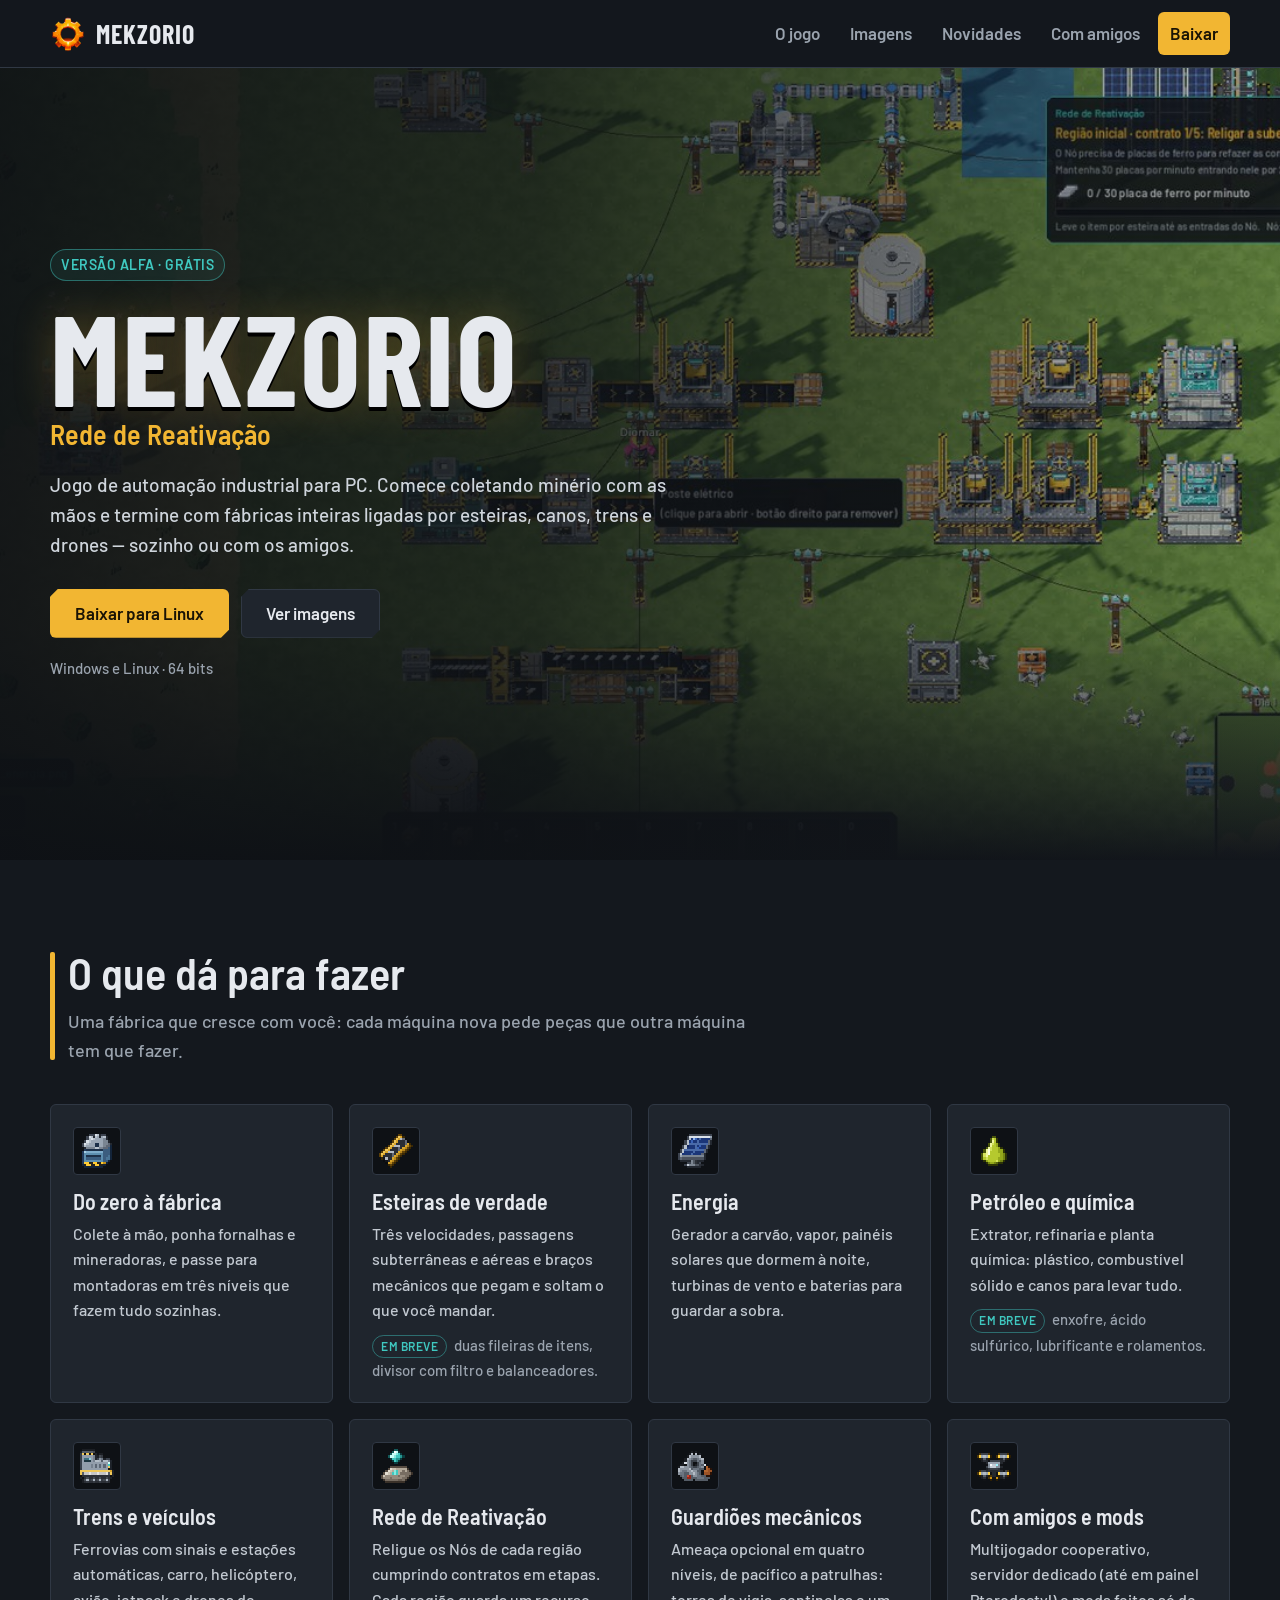
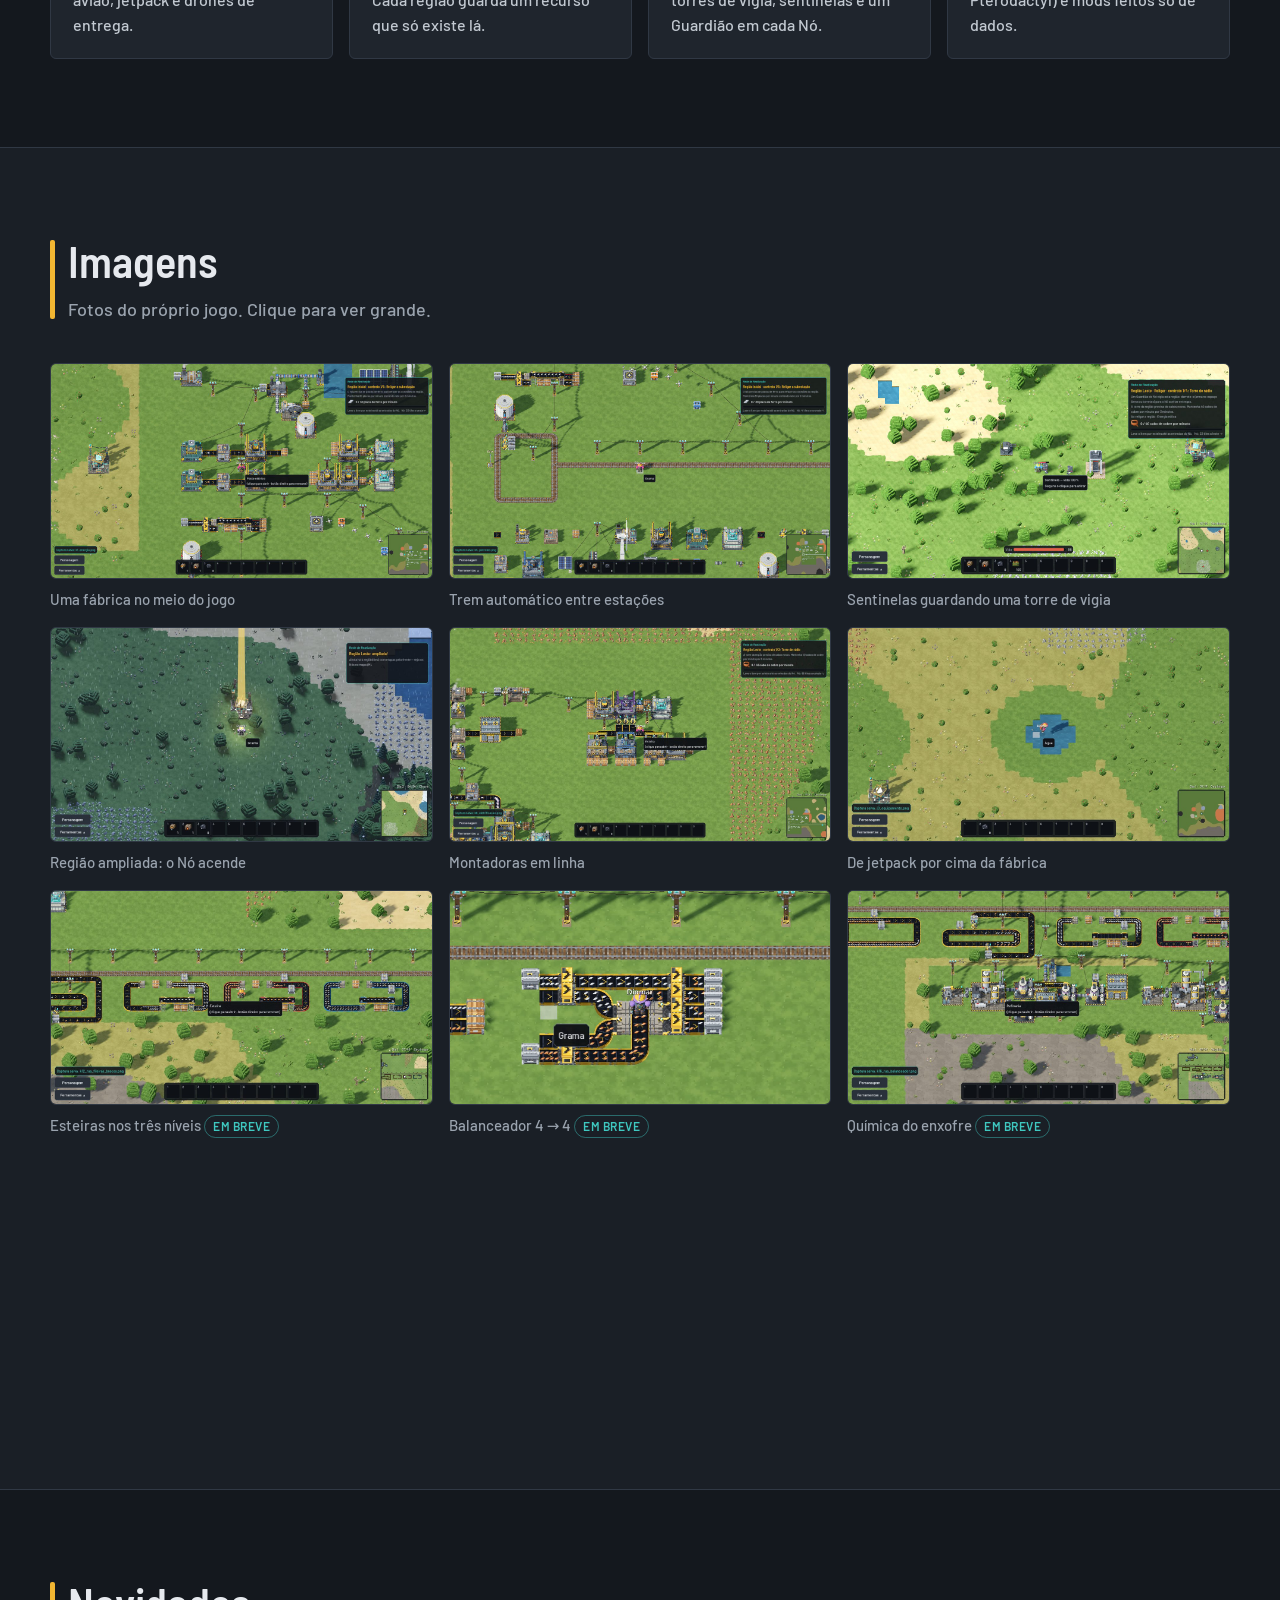
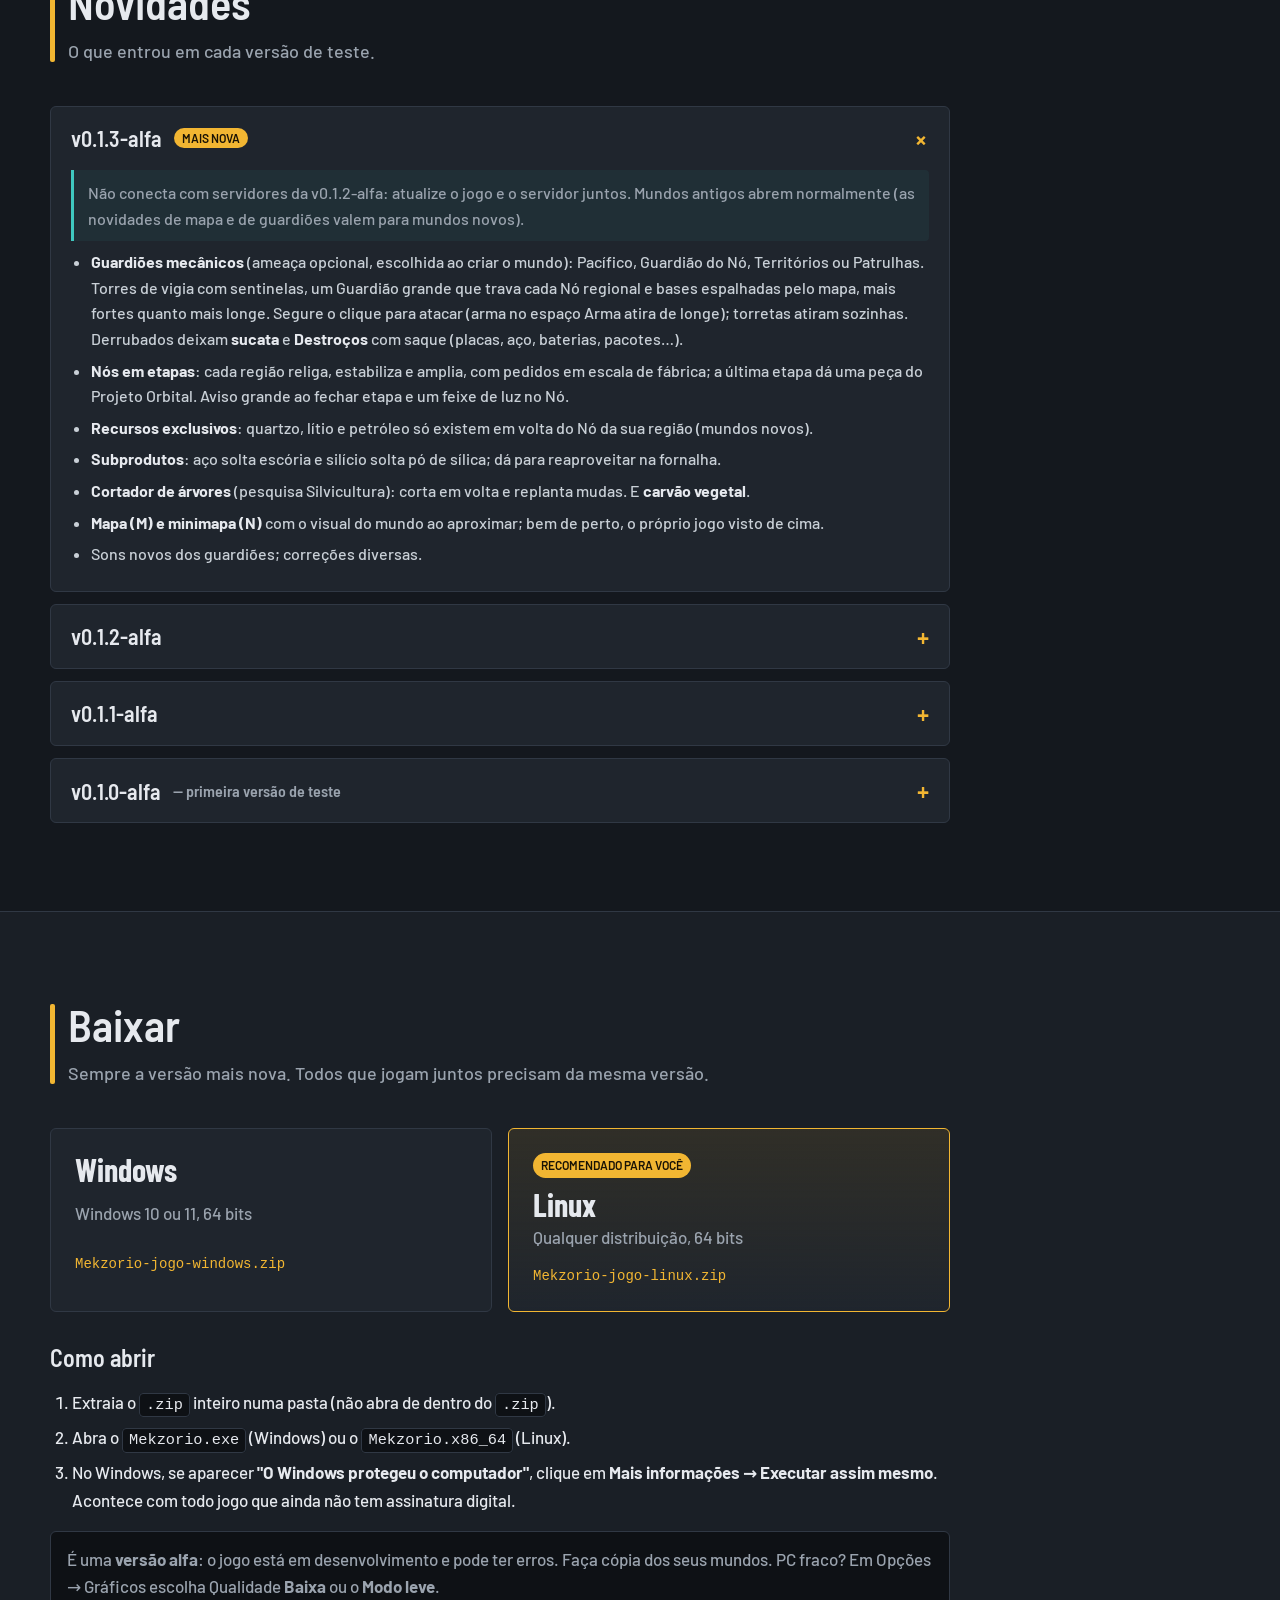
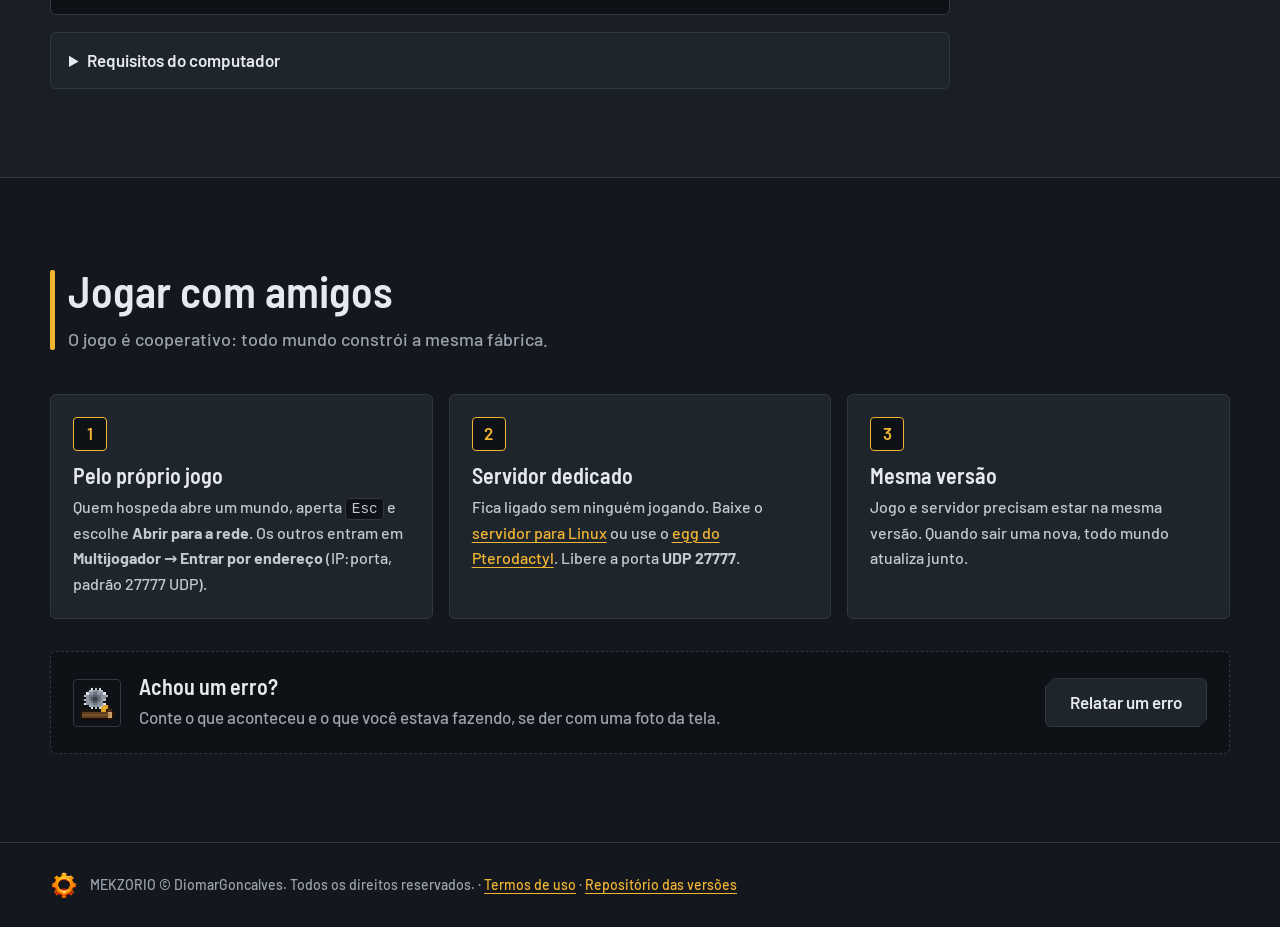
==== index.html @ 33587e6a "Site do jogo para o GitHub Pages Página com a capa, o que dá para fazer, galeria (com foto grande), " ====
<!doctype html>
<html lang="pt-BR">
<head>
  <meta charset="utf-8">
  <meta name="viewport" content="width=device-width, initial-scale=1">
  <title>MEKZORIO — jogo de automação industrial</title>
  <meta name="description" content="MEKZORIO: jogo de fábrica para PC. Comece coletando à mão e termine com fábricas inteiras ligadas por esteiras, canos, trens e drones. Versão alfa gratuita para Windows e Linux, com multijogador cooperativo.">
  <meta property="og:title" content="MEKZORIO — jogo de automação industrial">
  <meta property="og:description" content="Construa, automatize e religue a Rede de Reativação. Alfa gratuita para Windows e Linux, com multijogador.">
  <meta property="og:image" content="imagens/capa.jpg">
  <meta property="og:type" content="website">
  <meta name="theme-color" content="#14181e">
  <link rel="icon" type="image/png" href="imagens/favicon.png">
  <link rel="preconnect" href="https://fonts.googleapis.com">
  <link rel="preconnect" href="https://fonts.gstatic.com" crossorigin>
  <link href="https://fonts.googleapis.com/css2?family=Barlow:wght@400;500;600&family=Barlow+Condensed:wght@600;700&family=Barlow+Semi+Condensed:wght@600&display=swap" rel="stylesheet">
  <link rel="stylesheet" href="estilo.css">
</head>
<body>
  <header class="topo" id="topo">
    <a class="marca" href="#inicio" aria-label="MEKZORIO, início">
      <img src="imagens/emblema.png" alt="" width="36" height="36">
      <span>MEKZORIO</span>
    </a>
    <button class="menu-botao" aria-expanded="false" aria-controls="menu" aria-label="Abrir menu">
      <span></span><span></span><span></span>
    </button>
    <nav id="menu" class="menu">
      <a href="#jogo">O jogo</a>
      <a href="#imagens">Imagens</a>
      <a href="#novidades">Novidades</a>
      <a href="#amigos">Com amigos</a>
      <a class="menu-baixar" href="#baixar">Baixar</a>
    </nav>
  </header>

  <main>
    <!-- Capa -->
    <section class="capa" id="inicio">
      <div class="capa-fundo" style="background-image: url('imagens/fabrica.jpg')"></div>
      <div class="capa-conteudo">
        <span class="etiqueta">Versão alfa · grátis</span>
        <h1>MEKZORIO</h1>
        <p class="capa-frase">Rede de Reativação</p>
        <p class="capa-texto">Jogo de automação industrial para PC. Comece coletando minério com as mãos e termine
          com fábricas inteiras ligadas por esteiras, canos, trens e drones — sozinho ou com os amigos.</p>
        <div class="capa-botoes">
          <a class="botao botao-principal" id="baixar-agora" href="#baixar">Baixar o jogo</a>
          <a class="botao botao-secundario" href="#imagens">Ver imagens</a>
        </div>
        <p class="capa-versao" id="versao-atual">Windows e Linux · 64 bits</p>
      </div>
    </section>

    <!-- O jogo -->
    <section class="secao" id="jogo">
      <div class="secao-cabeca">
        <span class="placa"></span>
        <h2>O que dá para fazer</h2>
        <p>Uma fábrica que cresce com você: cada máquina nova pede peças que outra máquina tem que fazer.</p>
      </div>
      <div class="cartoes">
        <article class="cartao">
          <img class="icone" src="imagens/icones/assembler.png" alt="">
          <h3>Do zero à fábrica</h3>
          <p>Colete à mão, ponha fornalhas e mineradoras, e passe para montadoras em três níveis que fazem tudo sozinhas.</p>
        </article>
        <article class="cartao">
          <img class="icone" src="imagens/icones/transport_belt.png" alt="">
          <h3>Esteiras de verdade</h3>
          <p>Três velocidades, passagens subterrâneas e aéreas e braços mecânicos que pegam e soltam o que você mandar.</p>
          <p class="breve"><span>em breve</span> duas fileiras de itens, divisor com filtro e balanceadores.</p>
        </article>
        <article class="cartao">
          <img class="icone" src="imagens/icones/solar_panel.png" alt="">
          <h3>Energia</h3>
          <p>Gerador a carvão, vapor, painéis solares que dormem à noite, turbinas de vento e baterias para guardar a sobra.</p>
        </article>
        <article class="cartao">
          <img class="icone" src="imagens/icones/sulfuric_acid.png" alt="">
          <h3>Petróleo e química</h3>
          <p>Extrator, refinaria e planta química: plástico, combustível sólido e canos para levar tudo.</p>
          <p class="breve"><span>em breve</span> enxofre, ácido sulfúrico, lubrificante e rolamentos.</p>
        </article>
        <article class="cartao">
          <img class="icone" src="imagens/icones/locomotive.png" alt="">
          <h3>Trens e veículos</h3>
          <p>Ferrovias com sinais e estações automáticas, carro, helicóptero, avião, jetpack e drones de entrega.</p>
        </article>
        <article class="cartao">
          <img class="icone" src="imagens/icones/reactivation_node.png" alt="">
          <h3>Rede de Reativação</h3>
          <p>Religue os Nós de cada região cumprindo contratos em etapas. Cada região guarda um recurso que só existe lá.</p>
        </article>
        <article class="cartao">
          <img class="icone" src="imagens/icones/mechanical_scrap.png" alt="">
          <h3>Guardiões mecânicos</h3>
          <p>Ameaça opcional em quatro níveis, de pacífico a patrulhas: torres de vigia, sentinelas e um Guardião em cada Nó.</p>
        </article>
        <article class="cartao">
          <img class="icone" src="imagens/icones/drone.png" alt="">
          <h3>Com amigos e mods</h3>
          <p>Multijogador cooperativo, servidor dedicado (até em painel Pterodactyl) e mods feitos só de dados.</p>
        </article>
      </div>
    </section>

    <!-- Imagens -->
    <section class="secao secao-escura" id="imagens">
      <div class="secao-cabeca">
        <span class="placa"></span>
        <h2>Imagens</h2>
        <p>Fotos do próprio jogo. Clique para ver grande.</p>
      </div>
      <div class="galeria">
        <figure><button data-grande="imagens/fabrica.jpg"><img src="imagens/fabrica.jpg" alt="Fábrica com mineradoras, fornalhas e montadoras" loading="lazy"></button><figcaption>Uma fábrica no meio do jogo</figcaption></figure>
        <figure><button data-grande="imagens/trem.jpg"><img src="imagens/trem.jpg" alt="Trem automático entre estações" loading="lazy"></button><figcaption>Trem automático entre estações</figcaption></figure>
        <figure><button data-grande="imagens/guardioes.jpg"><img src="imagens/guardioes.jpg" alt="Combate contra sentinelas perto de uma torre de vigia" loading="lazy"></button><figcaption>Sentinelas guardando uma torre de vigia</figcaption></figure>
        <figure><button data-grande="imagens/regiao_ampliada.jpg"><img src="imagens/regiao_ampliada.jpg" alt="Nó regional ampliado com feixe dourado" loading="lazy"></button><figcaption>Região ampliada: o Nó acende</figcaption></figure>
        <figure><button data-grande="imagens/montadoras.jpg"><img src="imagens/montadoras.jpg" alt="Linha de montadoras" loading="lazy"></button><figcaption>Montadoras em linha</figcaption></figure>
        <figure><button data-grande="imagens/jetpack.jpg"><img src="imagens/jetpack.jpg" alt="Personagem voando de jetpack" loading="lazy"></button><figcaption>De jetpack por cima da fábrica</figcaption></figure>
        <figure><button data-grande="imagens/esteiras.jpg"><img src="imagens/esteiras.jpg" alt="Esteiras comum, rápida e expressa" loading="lazy"></button><figcaption>Esteiras nos três níveis <span class="breve-mini">em breve</span></figcaption></figure>
        <figure><button data-grande="imagens/balanceador.jpg"><img src="imagens/balanceador.jpg" alt="Balanceador de quatro esteiras" loading="lazy"></button><figcaption>Balanceador 4 → 4 <span class="breve-mini">em breve</span></figcaption></figure>
        <figure><button data-grande="imagens/quimica.jpg"><img src="imagens/quimica.jpg" alt="Refinaria e plantas químicas" loading="lazy"></button><figcaption>Química do enxofre <span class="breve-mini">em breve</span></figcaption></figure>
        <figure><button data-grande="imagens/mapa.jpg"><img src="imagens/mapa.jpg" alt="Mapa do mundo com as regiões" loading="lazy"></button><figcaption>Mapa com as regiões da Rede</figcaption></figure>
      </div>
    </section>

    <!-- Novidades -->
    <section class="secao" id="novidades">
      <div class="secao-cabeca">
        <span class="placa"></span>
        <h2>Novidades</h2>
        <p>O que entrou em cada versão de teste.</p>
      </div>
      <div class="novidades" id="lista-novidades">
        <p class="aviso-carregando">Carregando as novidades… Se não aparecer, veja o arquivo <a href="NOVIDADES.md">NOVIDADES.md</a>.</p>
      </div>
    </section>

    <!-- Baixar -->
    <section class="secao secao-escura" id="baixar">
      <div class="secao-cabeca">
        <span class="placa"></span>
        <h2>Baixar</h2>
        <p id="versao-baixar">Sempre a versão mais nova. Todos que jogam juntos precisam da mesma versão.</p>
      </div>
      <div class="downloads">
        <a class="download" data-so="windows" href="https://github.com/DiomarGoncalves/mekzorio-versoes/releases/latest/download/Mekzorio-jogo-windows.zip">
          <span class="download-so">Windows</span>
          <span class="download-desc">Windows 10 ou 11, 64 bits</span>
          <span class="download-arquivo">Mekzorio-jogo-windows.zip <em data-tamanho="Mekzorio-jogo-windows.zip"></em></span>
        </a>
        <a class="download" data-so="linux" href="https://github.com/DiomarGoncalves/mekzorio-versoes/releases/latest/download/Mekzorio-jogo-linux.zip">
          <span class="download-so">Linux</span>
          <span class="download-desc">Qualquer distribuição, 64 bits</span>
          <span class="download-arquivo">Mekzorio-jogo-linux.zip <em data-tamanho="Mekzorio-jogo-linux.zip"></em></span>
        </a>
      </div>
      <div class="como-abrir">
        <h3>Como abrir</h3>
        <ol>
          <li>Extraia o <code>.zip</code> inteiro numa pasta (não abra de dentro do <code>.zip</code>).</li>
          <li>Abra o <code>Mekzorio.exe</code> (Windows) ou o <code>Mekzorio.x86_64</code> (Linux).</li>
          <li>No Windows, se aparecer <strong>"O Windows protegeu o computador"</strong>, clique em
            <strong>Mais informações → Executar assim mesmo</strong>. Acontece com todo jogo que ainda não tem
            assinatura digital.</li>
        </ol>
        <p class="nota">É uma <strong>versão alfa</strong>: o jogo está em desenvolvimento e pode ter erros. Faça cópia
          dos seus mundos. PC fraco? Em Opções → Gráficos escolha Qualidade <strong>Baixa</strong> ou o
          <strong>Modo leve</strong>.</p>
      </div>
      <details class="requisitos">
        <summary>Requisitos do computador</summary>
        <div class="tabela">
          <table>
            <thead><tr><th></th><th>Mínimo</th><th>Recomendado</th></tr></thead>
            <tbody>
              <tr><th>Sistema</th><td>Windows 10/11 ou Linux, 64 bits</td><td>—</td></tr>
              <tr><th>Processador</th><td>2 núcleos</td><td>4 núcleos</td></tr>
              <tr><th>Memória</th><td>4 GB</td><td>8 GB</td></tr>
              <tr><th>Placa de vídeo</th><td>OpenGL 3.3 (quase todas desde 2012)</td><td>Com Vulkan (GTX 600+, HD 7000+, Intel HD 500+)</td></tr>
              <tr><th>Disco</th><td>500 MB</td><td>—</td></tr>
            </tbody>
          </table>
        </div>
      </details>
    </section>

    <!-- Com amigos -->
    <section class="secao" id="amigos">
      <div class="secao-cabeca">
        <span class="placa"></span>
        <h2>Jogar com amigos</h2>
        <p>O jogo é cooperativo: todo mundo constrói a mesma fábrica.</p>
      </div>
      <div class="passos">
        <div class="passo">
          <span class="passo-num">1</span>
          <h3>Pelo próprio jogo</h3>
          <p>Quem hospeda abre um mundo, aperta <kbd>Esc</kbd> e escolhe <strong>Abrir para a rede</strong>. Os outros
            entram em <strong>Multijogador → Entrar por endereço</strong> (IP:porta, padrão 27777 UDP).</p>
        </div>
        <div class="passo">
          <span class="passo-num">2</span>
          <h3>Servidor dedicado</h3>
          <p>Fica ligado sem ninguém jogando. Baixe o <a href="https://github.com/DiomarGoncalves/mekzorio-versoes/releases/latest">servidor para Linux</a>
            ou use o <a href="https://github.com/DiomarGoncalves/mekzorio-versoes/blob/main/pterodactyl/LEIA-ME.md">egg do Pterodactyl</a>. Libere a porta <strong>UDP 27777</strong>.</p>
        </div>
        <div class="passo">
          <span class="passo-num">3</span>
          <h3>Mesma versão</h3>
          <p>Jogo e servidor precisam estar na mesma versão. Quando sair uma nova, todo mundo atualiza junto.</p>
        </div>
      </div>
      <div class="erro">
        <img src="imagens/icones/tree_cutter.png" alt="" class="icone">
        <div>
          <h3>Achou um erro?</h3>
          <p>Conte o que aconteceu e o que você estava fazendo, se der com uma foto da tela.</p>
        </div>
        <a class="botao botao-secundario" href="https://github.com/DiomarGoncalves/mekzorio-versoes/issues/new/choose">Relatar um erro</a>
      </div>
    </section>
  </main>

  <footer class="rodape">
    <img src="imagens/emblema.png" alt="" width="28" height="28">
    <p>MEKZORIO © DiomarGoncalves. Todos os direitos reservados. ·
      <a href="https://github.com/DiomarGoncalves/mekzorio-versoes/blob/main/TERMOS.md">Termos de uso</a> ·
      <a href="https://github.com/DiomarGoncalves/mekzorio-versoes">Repositório das versões</a></p>
  </footer>

  <div class="lightbox" id="lightbox" hidden>
    <button class="lightbox-fechar" aria-label="Fechar">×</button>
    <button class="lightbox-seta esquerda" aria-label="Anterior">‹</button>
    <img alt="">
    <button class="lightbox-seta direita" aria-label="Próxima">›</button>
    <p class="lightbox-legenda"></p>
  </div>

  <script src="site.js"></script>
</body>
</html>
---- estilo.css ----
/* MEKZORIO — página do jogo. Cores e fonte do próprio jogo (UiKit): chapa escura, amarelo de sinalização e
   ciano de energia; fontes Barlow. */
:root {
  --fundo: #14181e;
  --fundo-2: #1a1f26;
  --chapa: #1f252d;
  --chapa-borda: #303844;
  --poco: #0e1115;
  --texto: #e6e9ee;
  --texto-fraco: #9aa3ae;
  --amarelo: #f2b632;
  --amarelo-escuro: #b8861a;
  --ciano: #3fc8c0;
  --vermelho: #c8574a;
  --raio: 6px;
  --sombra: 0 10px 30px rgba(0, 0, 0, 0.35);
  --largura: 1180px;
  color-scheme: dark;
}

* { box-sizing: border-box; }
html { scroll-behavior: smooth; scroll-padding-top: 72px; }
body {
  margin: 0;
  background: var(--fundo);
  color: var(--texto);
  font: 500 17px/1.6 "Barlow", system-ui, sans-serif;
  -webkit-font-smoothing: antialiased;
}
img { max-width: 100%; display: block; }
a { color: var(--amarelo); text-decoration-thickness: 1px; text-underline-offset: 3px; }
a:hover { color: #ffd56c; }
h1, h2, h3 { font-family: "Barlow Semi Condensed", "Barlow", sans-serif; font-weight: 600; line-height: 1.15; margin: 0; }
code, kbd {
  font: 500 0.9em/1 ui-monospace, "Cascadia Mono", Consolas, monospace;
  background: var(--poco); border: 1px solid var(--chapa-borda); border-radius: 4px; padding: 0.15em 0.4em;
}
:focus-visible { outline: 2px solid var(--amarelo); outline-offset: 3px; }

/* ---------- topo ---------- */
.topo {
  position: sticky; top: 0; z-index: 20;
  display: flex; align-items: center; gap: 24px;
  padding: 12px max(16px, calc((100vw - var(--largura)) / 2));
  background: rgba(20, 24, 30, 0.86);
  backdrop-filter: blur(10px);
  border-bottom: 1px solid var(--chapa-borda);
}
.marca { display: flex; align-items: center; gap: 10px; color: var(--texto); text-decoration: none; }
.marca span { font: 700 26px/1 "Barlow Condensed", sans-serif; letter-spacing: 1px; }
.marca img { image-rendering: auto; }
.menu { display: flex; gap: 6px; margin-left: auto; align-items: center; }
.menu a {
  color: var(--texto-fraco); text-decoration: none; font-weight: 600; padding: 8px 12px; border-radius: var(--raio);
}
.menu a:hover { color: var(--texto); background: var(--chapa); }
.menu a.menu-baixar { color: #1a1305; background: var(--amarelo); }
.menu a.menu-baixar:hover { background: #ffc94a; }
.menu-botao { display: none; }

/* ---------- capa ---------- */
.capa {
  position: relative; min-height: min(88vh, 820px);
  display: grid; align-items: center;
  padding: 80px max(16px, calc((100vw - var(--largura)) / 2));
  overflow: hidden;
}
.capa-fundo {
  position: absolute; inset: 0; background-size: cover; background-position: center;
  transform: scale(1.06); filter: saturate(1.05);
  animation: deriva 40s ease-in-out infinite alternate;
}
.capa::after {
  content: ""; position: absolute; inset: 0;
  background:
    linear-gradient(90deg, rgba(14, 17, 21, 0.96) 0%, rgba(14, 17, 21, 0.82) 42%, rgba(14, 17, 21, 0.25) 100%),
    linear-gradient(0deg, var(--fundo) 0%, transparent 30%);
}
@keyframes deriva { from { transform: scale(1.06) translate(0, 0); } to { transform: scale(1.12) translate(-2%, -1%); } }
.capa-conteudo { position: relative; z-index: 1; max-width: 620px; }
.etiqueta {
  display: inline-block; font-weight: 600; font-size: 14px; letter-spacing: 0.5px; text-transform: uppercase;
  color: var(--ciano); border: 1px solid rgba(63, 200, 192, 0.45); background: rgba(63, 200, 192, 0.08);
  padding: 4px 10px; border-radius: 999px;
}
.capa h1 {
  font: 700 clamp(64px, 11vw, 128px)/0.9 "Barlow Condensed", sans-serif;
  letter-spacing: 2px; margin: 18px 0 4px;
  text-shadow: 0 4px 0 #000, 0 0 40px rgba(242, 182, 50, 0.25);
}
.capa-frase { color: var(--amarelo); font: 600 clamp(20px, 3vw, 28px)/1.2 "Barlow Semi Condensed", sans-serif; margin: 0 0 18px; }
.capa-texto { font-size: 19px; color: #cfd5dc; margin: 0 0 28px; }
.capa-botoes { display: flex; flex-wrap: wrap; gap: 12px; }
.capa-versao { color: var(--texto-fraco); font-size: 15px; margin: 18px 0 0; }

.botao {
  display: inline-flex; align-items: center; justify-content: center; gap: 8px;
  font: 600 17px/1 "Barlow", sans-serif; text-decoration: none;
  padding: 15px 24px; border-radius: var(--raio); border: 1px solid transparent;
  transition: transform 0.15s, background 0.15s, border-color 0.15s;
  clip-path: polygon(8px 0, 100% 0, 100% calc(100% - 8px), calc(100% - 8px) 100%, 0 100%, 0 8px);
}
.botao:hover { transform: translateY(-1px); }
.botao-principal { background: var(--amarelo); color: #1a1305; }
.botao-principal:hover { background: #ffc94a; color: #1a1305; }
.botao-secundario { background: var(--chapa); color: var(--texto); border-color: var(--chapa-borda); }
.botao-secundario:hover { color: var(--amarelo); border-color: var(--amarelo); }

/* ---------- seções ---------- */
.secao { padding: 88px max(16px, calc((100vw - var(--largura)) / 2)); }
.secao-escura { background: var(--fundo-2); border-block: 1px solid var(--chapa-borda); }
.secao-cabeca { max-width: 720px; margin-bottom: 40px; position: relative; padding-left: 18px; }
.placa { position: absolute; left: 0; top: 4px; bottom: 4px; width: 5px; background: var(--amarelo); border-radius: 2px; }
.secao-cabeca h2 { font-size: clamp(32px, 5vw, 44px); }
.secao-cabeca p { color: var(--texto-fraco); margin: 8px 0 0; font-size: 18px; }

/* cartões */
.cartoes { display: grid; grid-template-columns: repeat(auto-fill, minmax(250px, 1fr)); gap: 16px; }
.cartao {
  background: var(--chapa); border: 1px solid var(--chapa-borda); border-radius: var(--raio);
  padding: 22px 22px 20px; transition: border-color 0.2s, transform 0.2s;
}
.cartao:hover { border-color: #46505e; transform: translateY(-2px); }
.cartao h3 { font-size: 22px; margin: 14px 0 6px; }
.cartao p { margin: 0; color: #c2c9d1; font-size: 16px; }
.icone {
  width: 48px; height: 48px; image-rendering: pixelated;
  background: var(--poco); border: 1px solid var(--chapa-borda); border-radius: 4px; padding: 6px;
}
.breve { margin-top: 10px !important; color: var(--texto-fraco) !important; font-size: 15px !important; }
.breve span, .breve-mini {
  display: inline-block; font-size: 12px; font-weight: 600; text-transform: uppercase; letter-spacing: 0.5px;
  color: var(--ciano); border: 1px solid rgba(63, 200, 192, 0.45); border-radius: 999px; padding: 1px 8px; margin-right: 4px;
}

/* galeria */
.galeria { display: grid; grid-template-columns: repeat(auto-fill, minmax(320px, 1fr)); gap: 16px; }
.galeria figure { margin: 0; }
.galeria button {
  display: block; width: 100%; padding: 0; border: 1px solid var(--chapa-borda); border-radius: var(--raio);
  overflow: hidden; background: var(--poco); cursor: zoom-in; aspect-ratio: 16 / 9;
}
.galeria img { width: 100%; height: 100%; object-fit: cover; transition: transform 0.35s; }
.galeria button:hover img { transform: scale(1.04); }
.galeria figcaption { color: var(--texto-fraco); font-size: 15px; margin-top: 8px; }

/* novidades */
.novidades { display: grid; gap: 12px; max-width: 900px; }
.versao {
  background: var(--chapa); border: 1px solid var(--chapa-borda); border-radius: var(--raio); overflow: hidden;
}
.versao summary {
  list-style: none; cursor: pointer; padding: 16px 20px; display: flex; align-items: center; gap: 12px;
  font: 600 22px/1.2 "Barlow Semi Condensed", sans-serif;
}
.versao summary::-webkit-details-marker { display: none; }
.versao summary::after { content: "+"; margin-left: auto; color: var(--amarelo); font-size: 26px; transition: transform 0.2s; }
.versao[open] summary::after { transform: rotate(45deg); }
.versao .selo { font: 600 12px/1 "Barlow", sans-serif; text-transform: uppercase; color: #1a1305; background: var(--amarelo); padding: 4px 8px; border-radius: 999px; }
.versao-corpo { padding: 0 20px 18px; color: #c9d0d7; font-size: 16px; }
.versao-corpo ul { padding-left: 20px; margin: 8px 0 0; }
.versao-corpo li { margin: 6px 0; }
.versao-corpo blockquote {
  margin: 0 0 8px; padding: 10px 14px; border-left: 3px solid var(--ciano); background: rgba(63, 200, 192, 0.06);
  color: var(--texto-fraco); border-radius: 0 4px 4px 0;
}
.versao-corpo strong { color: var(--texto); }
.aviso-carregando { color: var(--texto-fraco); }

/* downloads */
.downloads { display: grid; grid-template-columns: repeat(auto-fit, minmax(280px, 1fr)); gap: 16px; max-width: 900px; }
.download {
  display: grid; gap: 4px; padding: 24px; text-decoration: none; color: var(--texto);
  background: var(--chapa); border: 1px solid var(--chapa-borda); border-radius: var(--raio);
  transition: border-color 0.2s, transform 0.2s, background 0.2s;
}
.download:hover { border-color: var(--amarelo); transform: translateY(-2px); color: var(--texto); }
.download.recomendado { border-color: var(--amarelo); background: linear-gradient(180deg, rgba(242, 182, 50, 0.1), var(--chapa)); }
.download.recomendado::before {
  content: "Recomendado para você"; justify-self: start; font-size: 12px; font-weight: 600; text-transform: uppercase;
  color: #1a1305; background: var(--amarelo); padding: 3px 8px; border-radius: 999px; margin-bottom: 6px;
}
.download-so { font: 700 32px/1 "Barlow Condensed", sans-serif; }
.download-desc { color: var(--texto-fraco); }
.download-arquivo { margin-top: 10px; font-family: ui-monospace, Consolas, monospace; font-size: 14px; color: var(--amarelo); }
.download-arquivo em { font-style: normal; color: var(--texto-fraco); }
.como-abrir { max-width: 900px; margin-top: 32px; }
.como-abrir h3 { font-size: 24px; }
.como-abrir ol { padding-left: 22px; }
.como-abrir li { margin: 8px 0; }
.nota { color: var(--texto-fraco); background: var(--poco); border: 1px solid var(--chapa-borda); border-radius: var(--raio); padding: 14px 16px; }
.requisitos { max-width: 900px; margin-top: 16px; background: var(--chapa); border: 1px solid var(--chapa-borda); border-radius: var(--raio); }
.requisitos summary { cursor: pointer; padding: 14px 18px; font-weight: 600; }
.tabela { overflow-x: auto; padding: 0 18px 18px; }
table { border-collapse: collapse; width: 100%; min-width: 520px; font-size: 15px; }
th, td { text-align: left; padding: 10px 12px; border-bottom: 1px solid var(--chapa-borda); vertical-align: top; }
thead th { color: var(--texto-fraco); font-weight: 600; }
tbody th { color: var(--texto-fraco); font-weight: 500; white-space: nowrap; }

/* com amigos */
.passos { display: grid; grid-template-columns: repeat(auto-fit, minmax(260px, 1fr)); gap: 16px; }
.passo { background: var(--chapa); border: 1px solid var(--chapa-borda); border-radius: var(--raio); padding: 22px; }
.passo-num {
  display: inline-grid; place-items: center; width: 34px; height: 34px; border-radius: 4px;
  background: var(--poco); border: 1px solid var(--amarelo); color: var(--amarelo); font-weight: 600;
}
.passo h3 { font-size: 22px; margin: 12px 0 6px; }
.passo p { margin: 0; color: #c2c9d1; font-size: 16px; }
.erro {
  display: flex; align-items: center; gap: 18px; flex-wrap: wrap; margin-top: 32px; padding: 22px;
  background: var(--poco); border: 1px dashed var(--chapa-borda); border-radius: var(--raio);
}
.erro h3 { font-size: 22px; }
.erro p { margin: 4px 0 0; color: var(--texto-fraco); }
.erro .botao { margin-left: auto; }

/* rodapé */
.rodape {
  display: flex; align-items: center; gap: 12px; flex-wrap: wrap;
  padding: 28px max(16px, calc((100vw - var(--largura)) / 2)); color: var(--texto-fraco); font-size: 14px;
  border-top: 1px solid var(--chapa-borda);
}
.rodape p { margin: 0; }

/* foto grande */
.lightbox {
  position: fixed; inset: 0; z-index: 50; display: grid; place-items: center; padding: 56px 16px;
  background: rgba(8, 10, 13, 0.94);
}
.lightbox[hidden] { display: none; }
.lightbox img { max-height: calc(100vh - 140px); border-radius: var(--raio); box-shadow: var(--sombra); }
.lightbox-legenda { color: var(--texto); margin: 12px 0 0; text-align: center; }
.lightbox button {
  position: absolute; background: var(--chapa); color: var(--texto); border: 1px solid var(--chapa-borda);
  width: 48px; height: 48px; border-radius: 50%; font-size: 30px; line-height: 1; cursor: pointer;
}
.lightbox button:hover { color: var(--amarelo); border-color: var(--amarelo); }
.lightbox-fechar { top: 14px; right: 16px; }
.lightbox-seta.esquerda { left: 16px; top: 50%; transform: translateY(-50%); }
.lightbox-seta.direita { right: 16px; top: 50%; transform: translateY(-50%); }

/* aparecer ao rolar */
.revelar { opacity: 0; transform: translateY(14px); transition: opacity 0.5s, transform 0.5s; }
.revelar.visivel { opacity: 1; transform: none; }

@media (max-width: 760px) {
  body { font-size: 16px; }
  .menu-botao {
    display: grid; gap: 5px; margin-left: auto; background: none; border: 1px solid var(--chapa-borda);
    border-radius: var(--raio); padding: 10px 9px; cursor: pointer;
  }
  .menu-botao span { display: block; width: 20px; height: 2px; background: var(--texto); }
  .menu {
    display: none; position: absolute; top: 100%; left: 0; right: 0; flex-direction: column; align-items: stretch;
    padding: 10px 16px 16px; background: var(--fundo); border-bottom: 1px solid var(--chapa-borda);
  }
  .menu.aberto { display: flex; }
  .capa { min-height: auto; padding-top: 64px; padding-bottom: 72px; }
  .capa::after { background: linear-gradient(0deg, rgba(14, 17, 21, 0.97) 20%, rgba(14, 17, 21, 0.7) 100%); }
  .secao { padding-top: 64px; padding-bottom: 64px; }
  .galeria { grid-template-columns: 1fr; }
  .erro .botao { margin-left: 0; }
  .lightbox-seta { display: none; }
}

@media (prefers-reduced-motion: reduce) {
  html { scroll-behavior: auto; }
  .capa-fundo { animation: none; }
  .revelar { opacity: 1; transform: none; transition: none; }
  .cartao, .download, .botao, .galeria img { transition: none; }
}
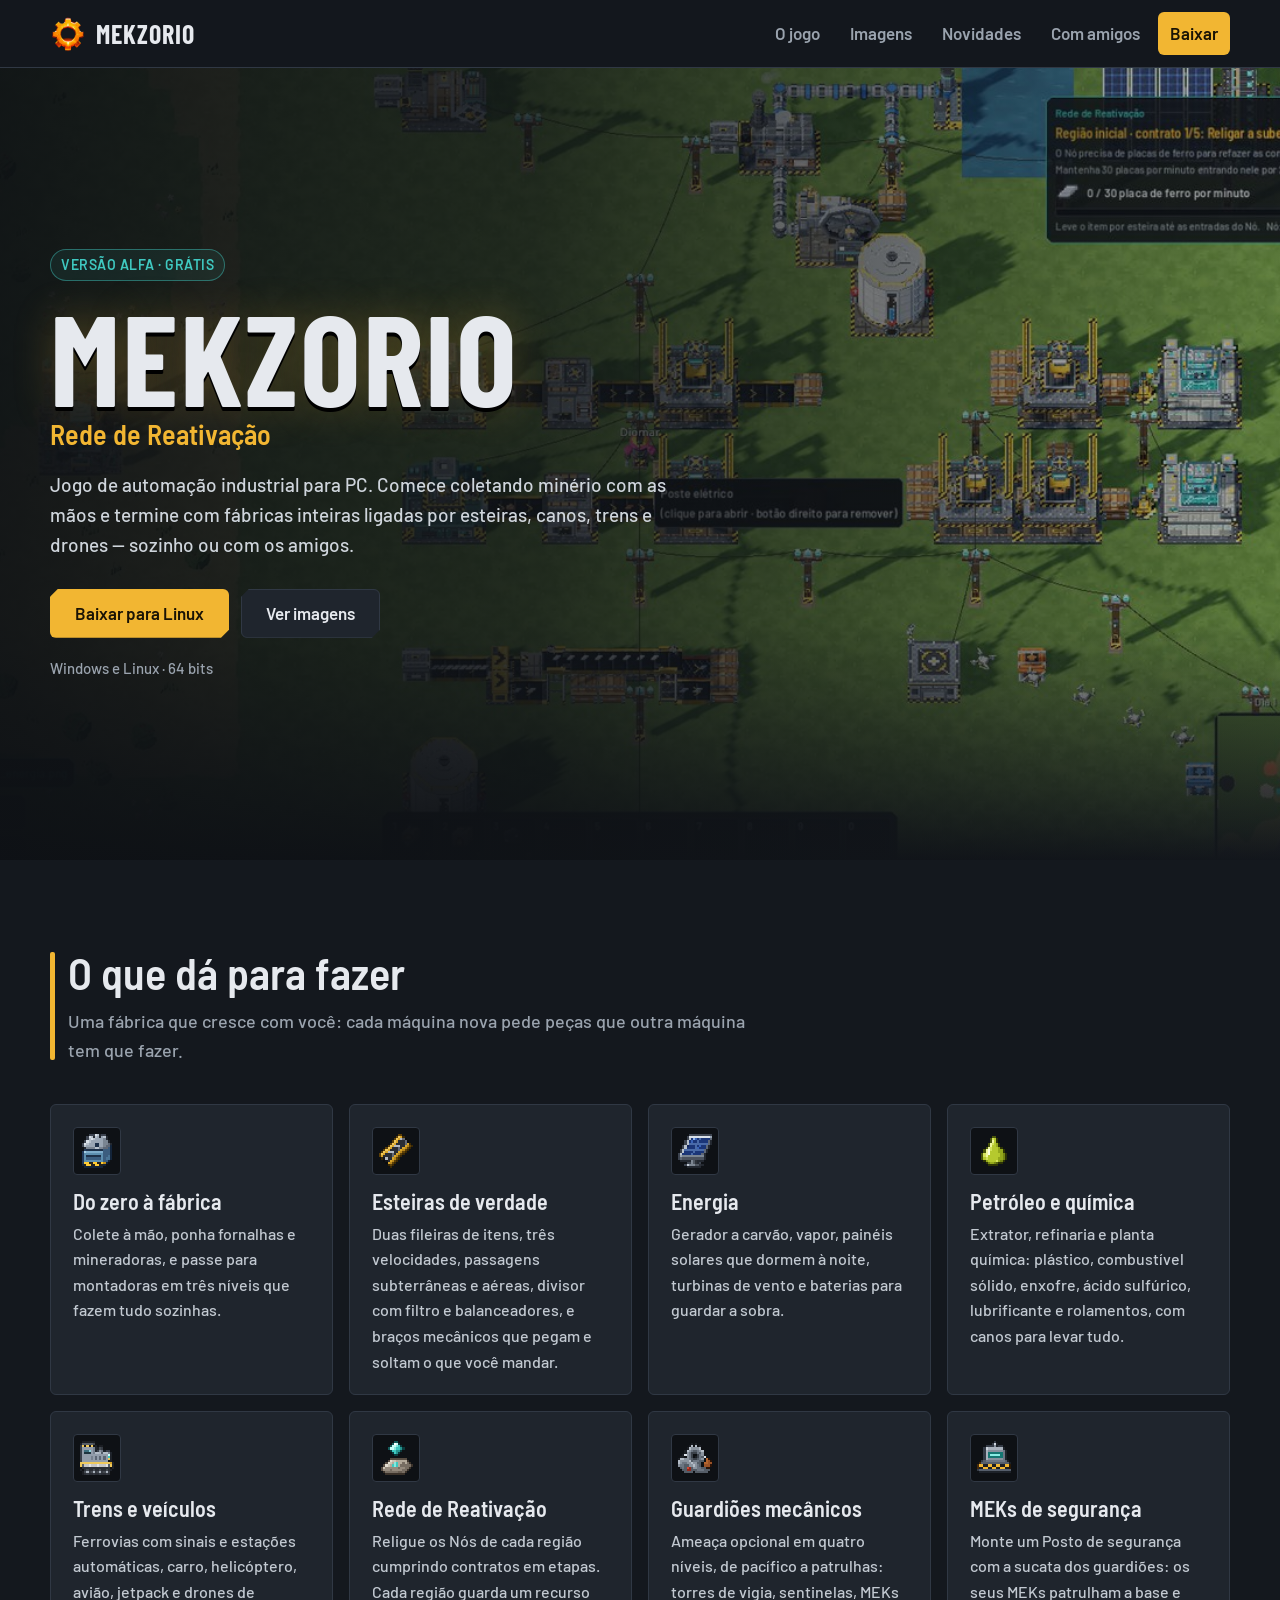
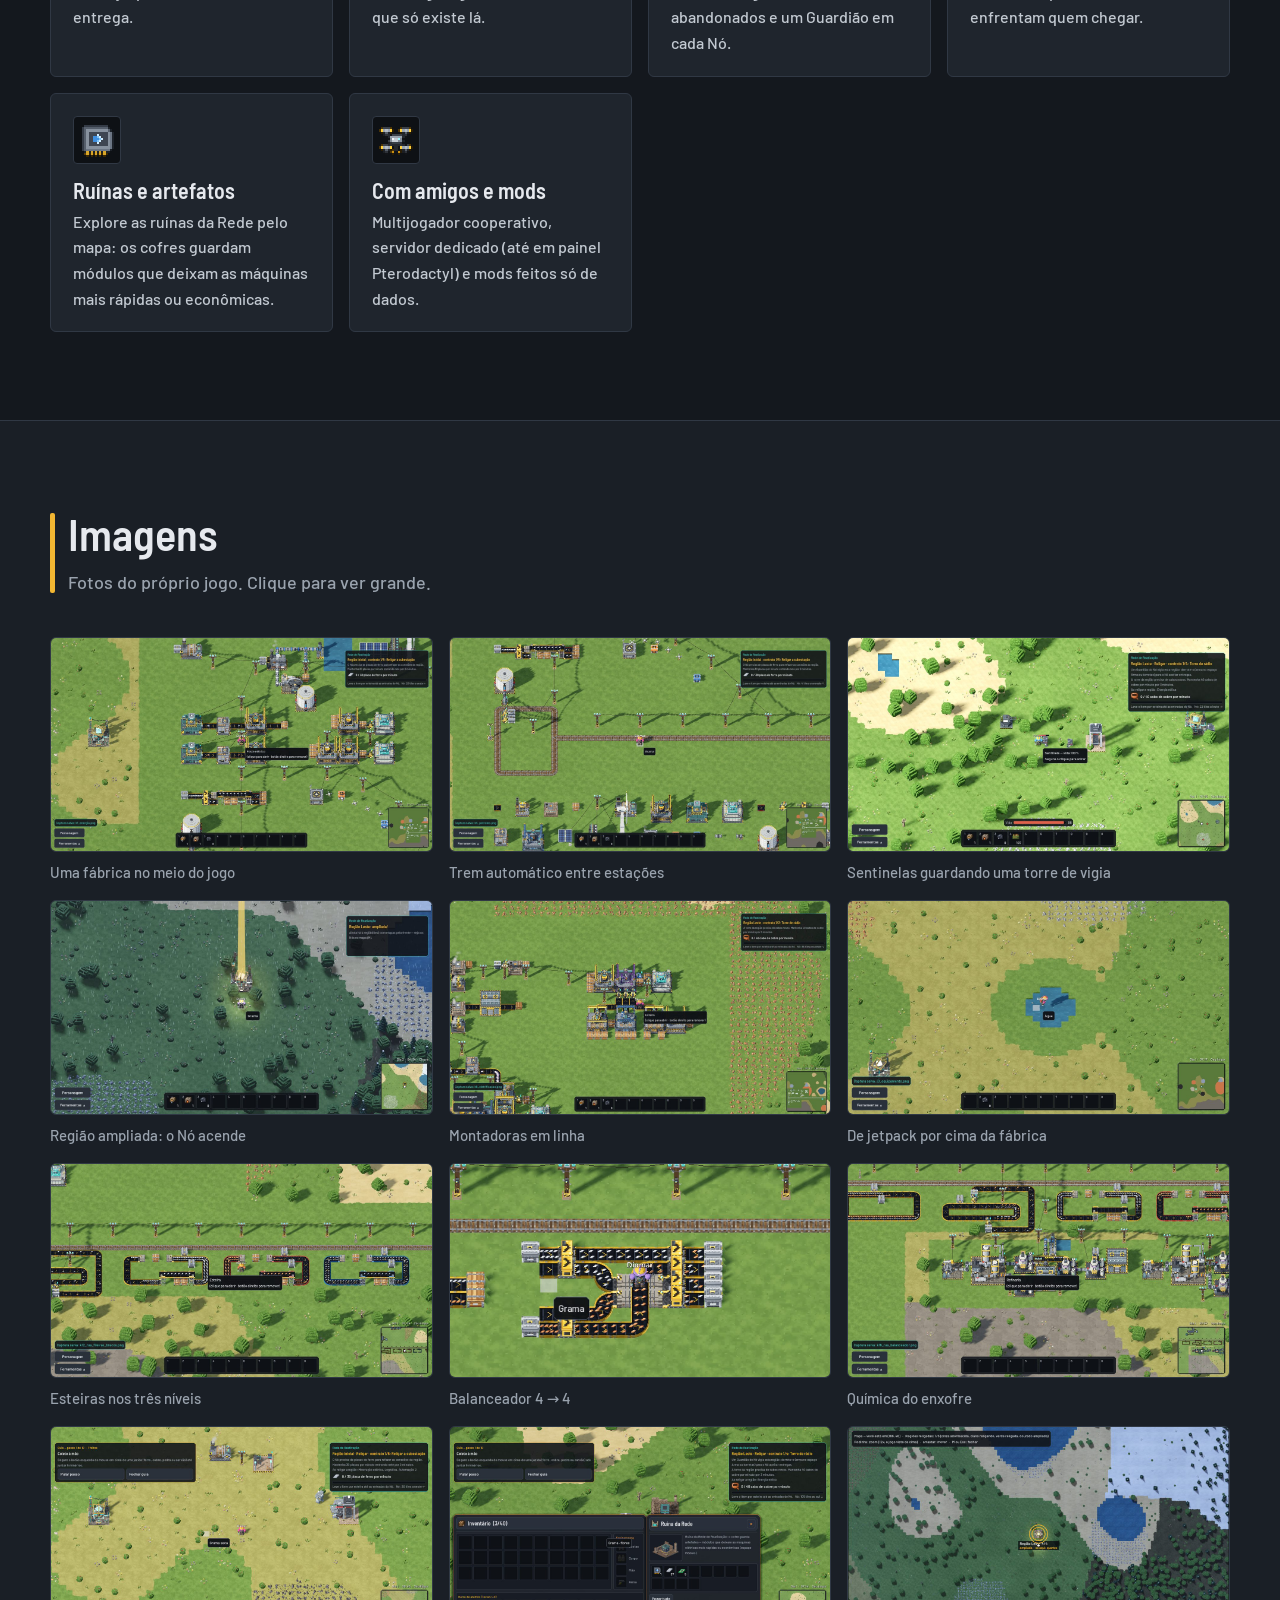
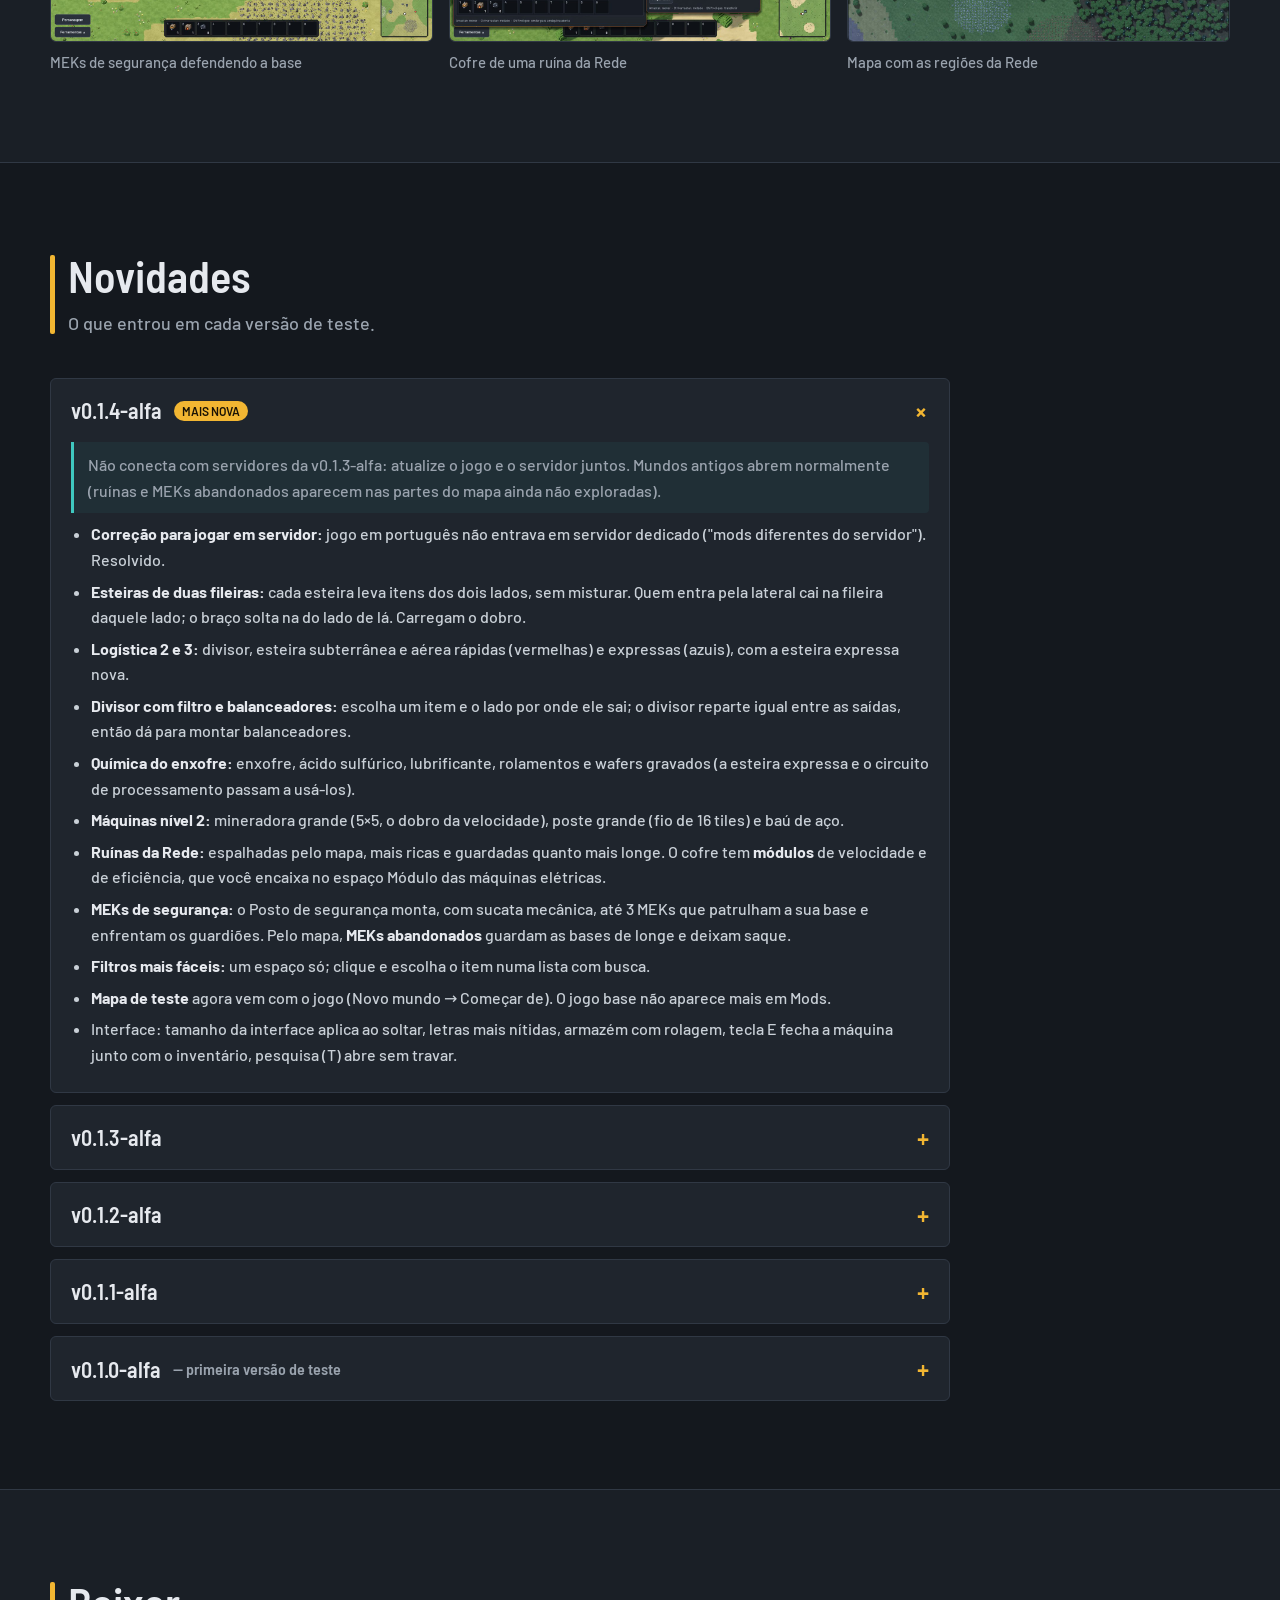
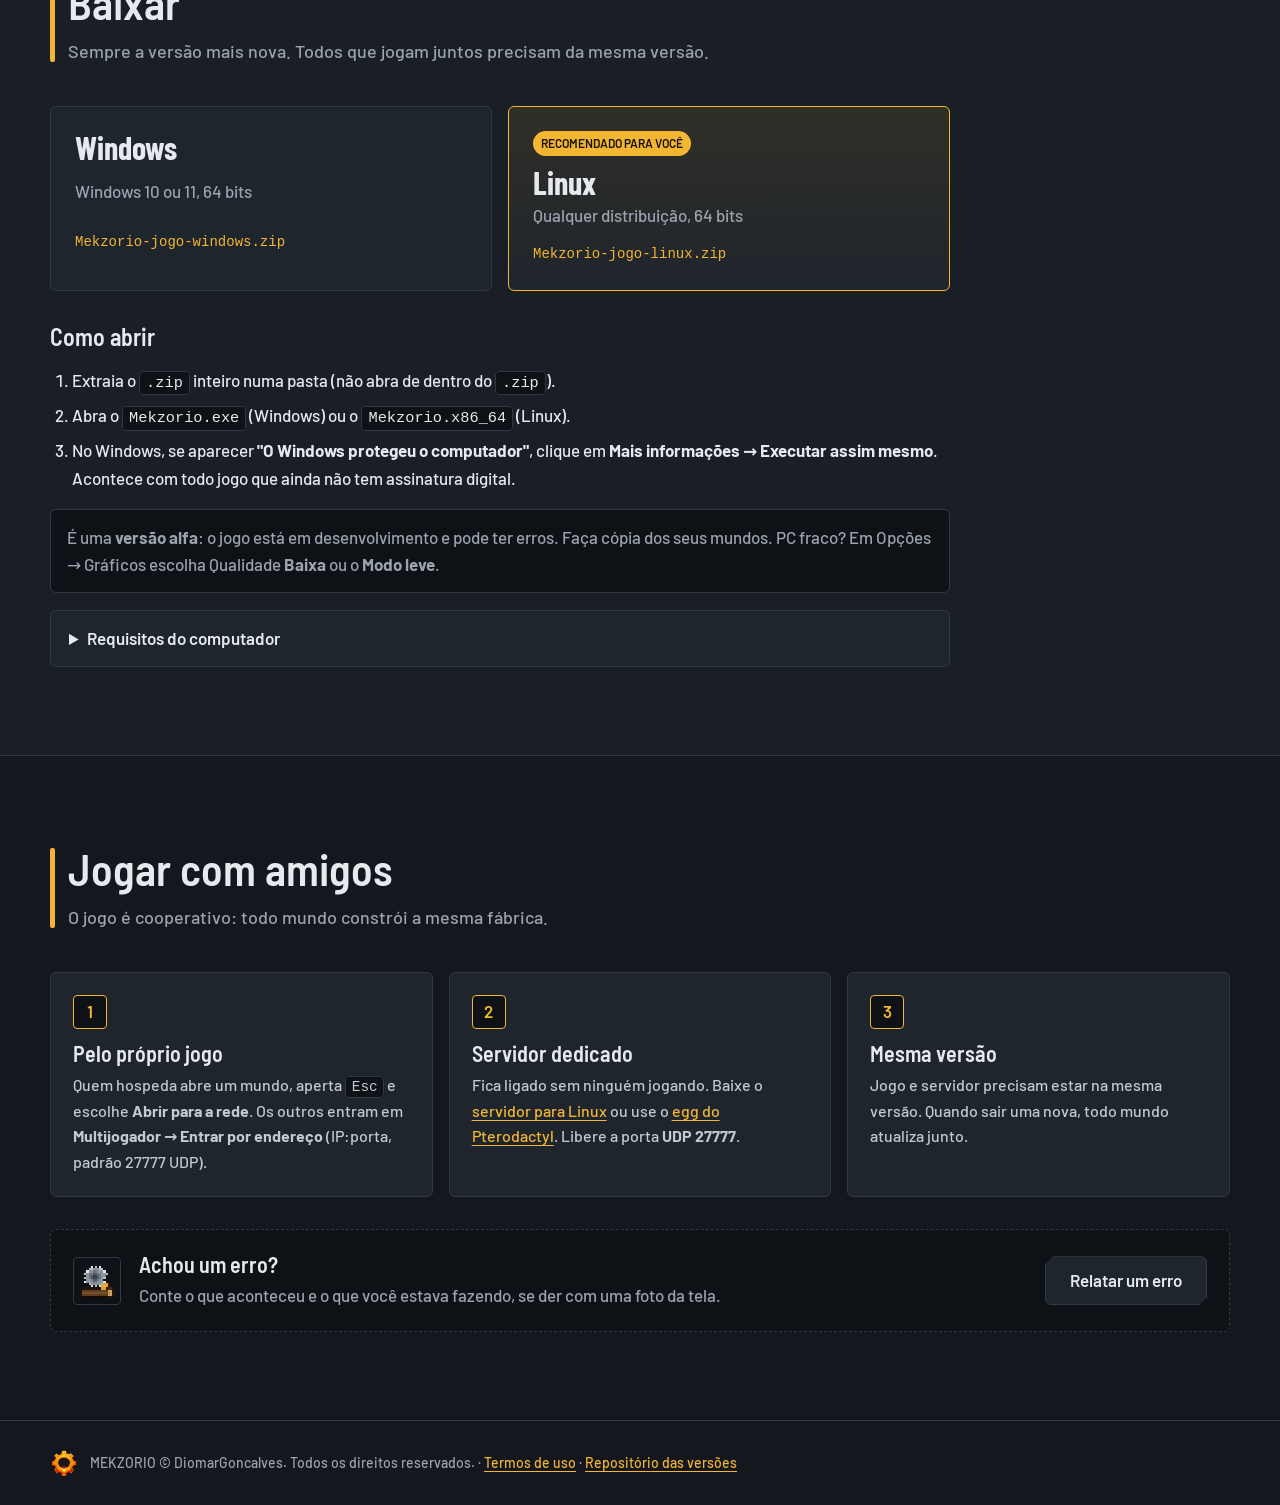
==== commit 5f364cf0: "Novidades da v0.1.4-alfa e site atualizado Co-Authored-By: Claude Opus 5.5 <noreply@anthropic.com>" ====
--- a/index.html
+++ b/index.html
@@ -68,8 +68,7 @@
         <article class="cartao">
           <img class="icone" src="imagens/icones/transport_belt.png" alt="">
           <h3>Esteiras de verdade</h3>
-          <p>Três velocidades, passagens subterrâneas e aéreas e braços mecânicos que pegam e soltam o que você mandar.</p>
-          <p class="breve"><span>em breve</span> duas fileiras de itens, divisor com filtro e balanceadores.</p>
+          <p>Duas fileiras de itens, três velocidades, passagens subterrâneas e aéreas, divisor com filtro e balanceadores, e braços mecânicos que pegam e soltam o que você mandar.</p>
         </article>
         <article class="cartao">
           <img class="icone" src="imagens/icones/solar_panel.png" alt="">
@@ -79,8 +78,7 @@
         <article class="cartao">
           <img class="icone" src="imagens/icones/sulfuric_acid.png" alt="">
           <h3>Petróleo e química</h3>
-          <p>Extrator, refinaria e planta química: plástico, combustível sólido e canos para levar tudo.</p>
-          <p class="breve"><span>em breve</span> enxofre, ácido sulfúrico, lubrificante e rolamentos.</p>
+          <p>Extrator, refinaria e planta química: plástico, combustível sólido, enxofre, ácido sulfúrico, lubrificante e rolamentos, com canos para levar tudo.</p>
         </article>
         <article class="cartao">
           <img class="icone" src="imagens/icones/locomotive.png" alt="">
@@ -95,7 +93,17 @@
         <article class="cartao">
           <img class="icone" src="imagens/icones/mechanical_scrap.png" alt="">
           <h3>Guardiões mecânicos</h3>
-          <p>Ameaça opcional em quatro níveis, de pacífico a patrulhas: torres de vigia, sentinelas e um Guardião em cada Nó.</p>
+          <p>Ameaça opcional em quatro níveis, de pacífico a patrulhas: torres de vigia, sentinelas, MEKs abandonados e um Guardião em cada Nó.</p>
+        </article>
+        <article class="cartao">
+          <img class="icone" src="imagens/icones/security_post.png" alt="">
+          <h3>MEKs de segurança</h3>
+          <p>Monte um Posto de segurança com a sucata dos guardiões: os seus MEKs patrulham a base e enfrentam quem chegar.</p>
+        </article>
+        <article class="cartao">
+          <img class="icone" src="imagens/icones/speed_module.png" alt="">
+          <h3>Ruínas e artefatos</h3>
+          <p>Explore as ruínas da Rede pelo mapa: os cofres guardam módulos que deixam as máquinas mais rápidas ou econômicas.</p>
         </article>
         <article class="cartao">
           <img class="icone" src="imagens/icones/drone.png" alt="">
@@ -119,9 +127,11 @@
         <figure><button data-grande="imagens/regiao_ampliada.jpg"><img src="imagens/regiao_ampliada.jpg" alt="Nó regional ampliado com feixe dourado" loading="lazy"></button><figcaption>Região ampliada: o Nó acende</figcaption></figure>
         <figure><button data-grande="imagens/montadoras.jpg"><img src="imagens/montadoras.jpg" alt="Linha de montadoras" loading="lazy"></button><figcaption>Montadoras em linha</figcaption></figure>
         <figure><button data-grande="imagens/jetpack.jpg"><img src="imagens/jetpack.jpg" alt="Personagem voando de jetpack" loading="lazy"></button><figcaption>De jetpack por cima da fábrica</figcaption></figure>
-        <figure><button data-grande="imagens/esteiras.jpg"><img src="imagens/esteiras.jpg" alt="Esteiras comum, rápida e expressa" loading="lazy"></button><figcaption>Esteiras nos três níveis <span class="breve-mini">em breve</span></figcaption></figure>
-        <figure><button data-grande="imagens/balanceador.jpg"><img src="imagens/balanceador.jpg" alt="Balanceador de quatro esteiras" loading="lazy"></button><figcaption>Balanceador 4 → 4 <span class="breve-mini">em breve</span></figcaption></figure>
-        <figure><button data-grande="imagens/quimica.jpg"><img src="imagens/quimica.jpg" alt="Refinaria e plantas químicas" loading="lazy"></button><figcaption>Química do enxofre <span class="breve-mini">em breve</span></figcaption></figure>
+        <figure><button data-grande="imagens/esteiras.jpg"><img src="imagens/esteiras.jpg" alt="Esteiras comum, rápida e expressa" loading="lazy"></button><figcaption>Esteiras nos três níveis</figcaption></figure>
+        <figure><button data-grande="imagens/balanceador.jpg"><img src="imagens/balanceador.jpg" alt="Balanceador de quatro esteiras" loading="lazy"></button><figcaption>Balanceador 4 → 4</figcaption></figure>
+        <figure><button data-grande="imagens/quimica.jpg"><img src="imagens/quimica.jpg" alt="Refinaria e plantas químicas" loading="lazy"></button><figcaption>Química do enxofre</figcaption></figure>
+        <figure><button data-grande="imagens/meks.jpg"><img src="imagens/meks.jpg" alt="MEKs de segurança enfrentando sentinelas" loading="lazy"></button><figcaption>MEKs de segurança defendendo a base</figcaption></figure>
+        <figure><button data-grande="imagens/ruina.jpg"><img src="imagens/ruina.jpg" alt="Cofre de uma ruína com módulos" loading="lazy"></button><figcaption>Cofre de uma ruína da Rede</figcaption></figure>
         <figure><button data-grande="imagens/mapa.jpg"><img src="imagens/mapa.jpg" alt="Mapa do mundo com as regiões" loading="lazy"></button><figcaption>Mapa com as regiões da Rede</figcaption></figure>
       </div>
     </section>
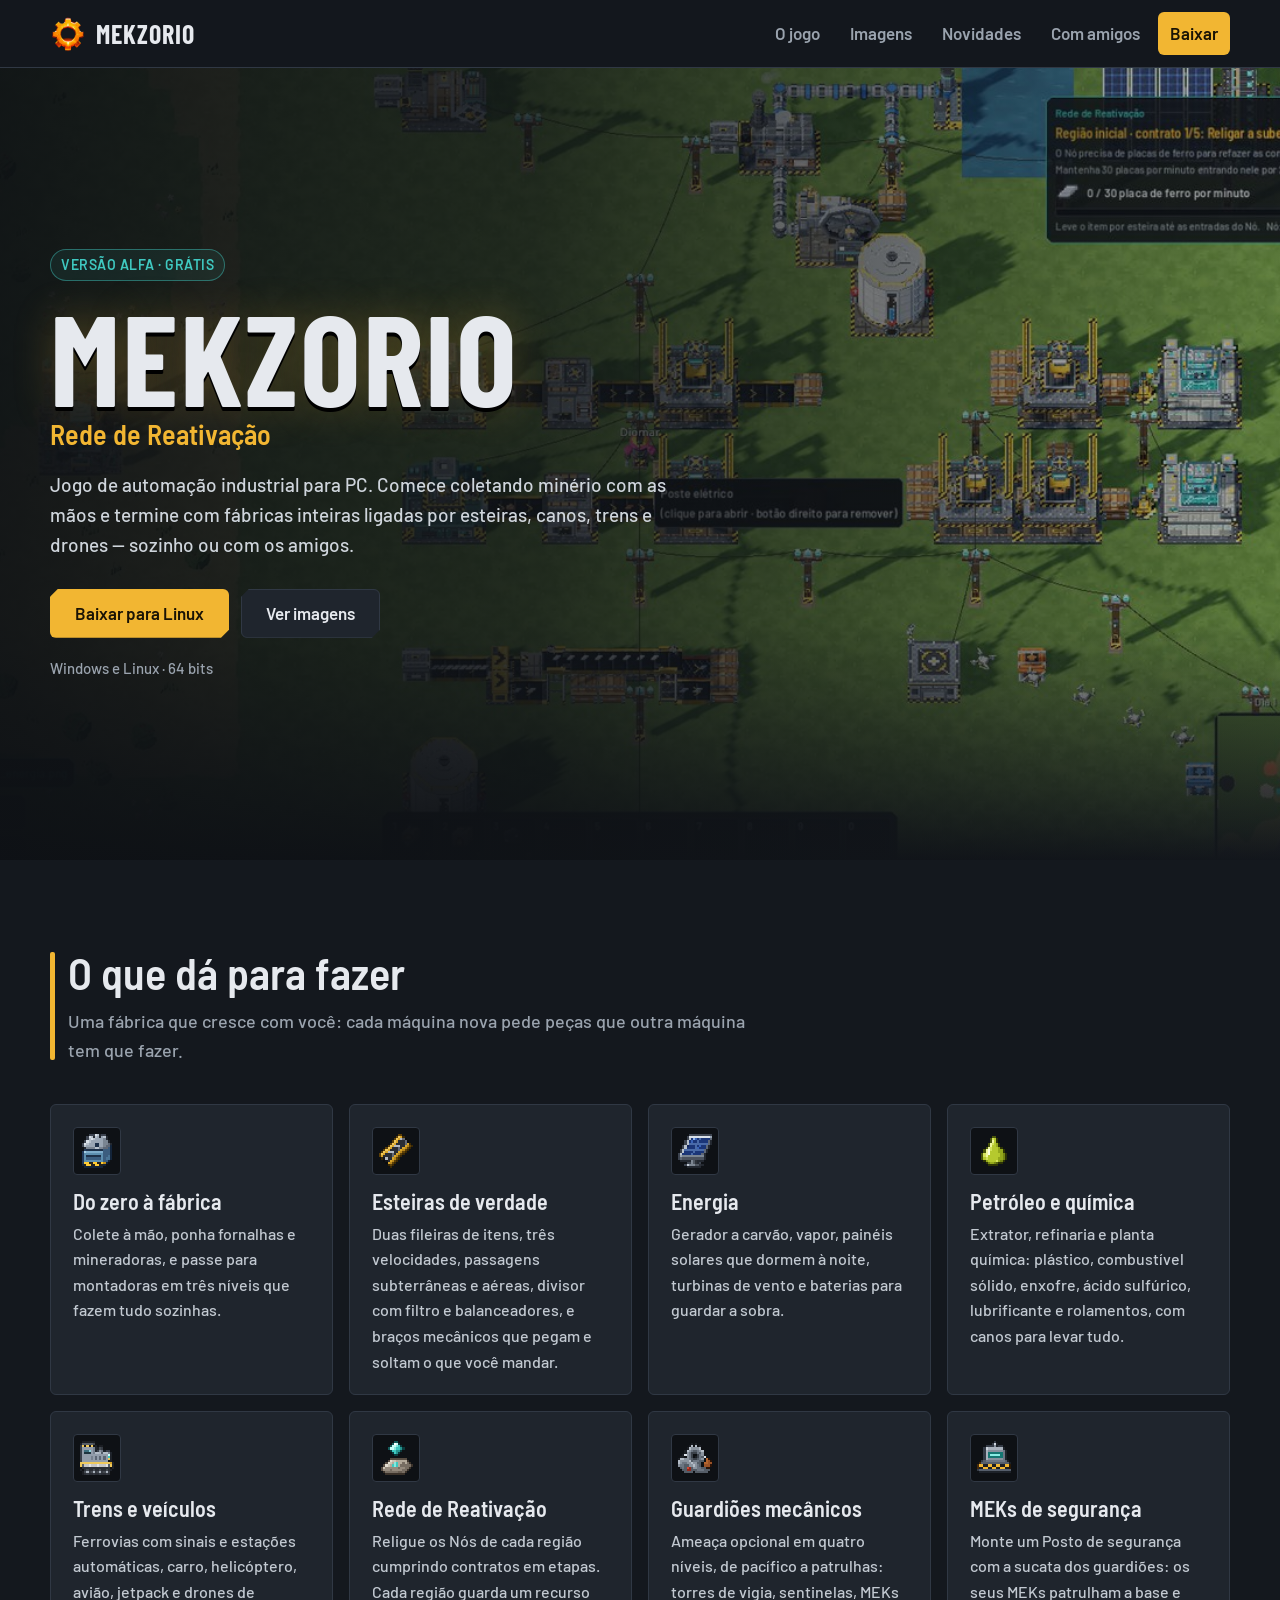
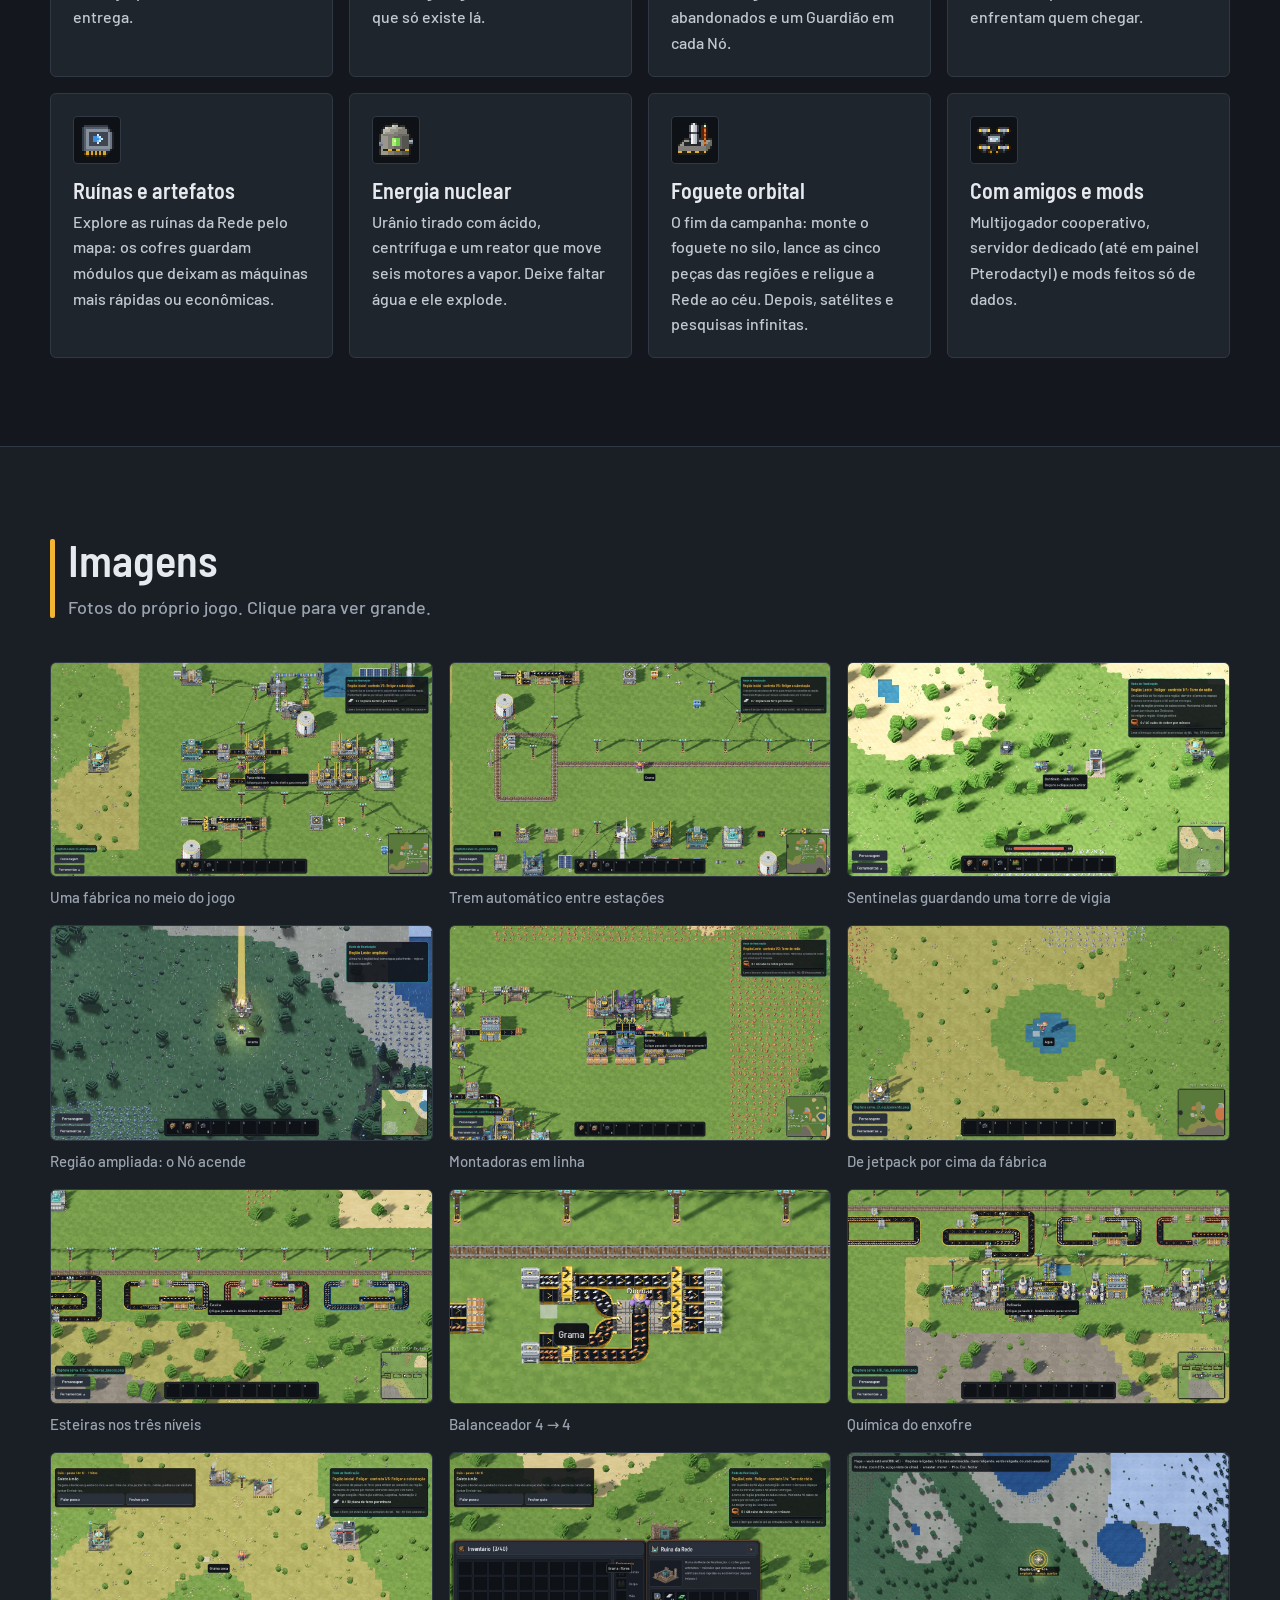
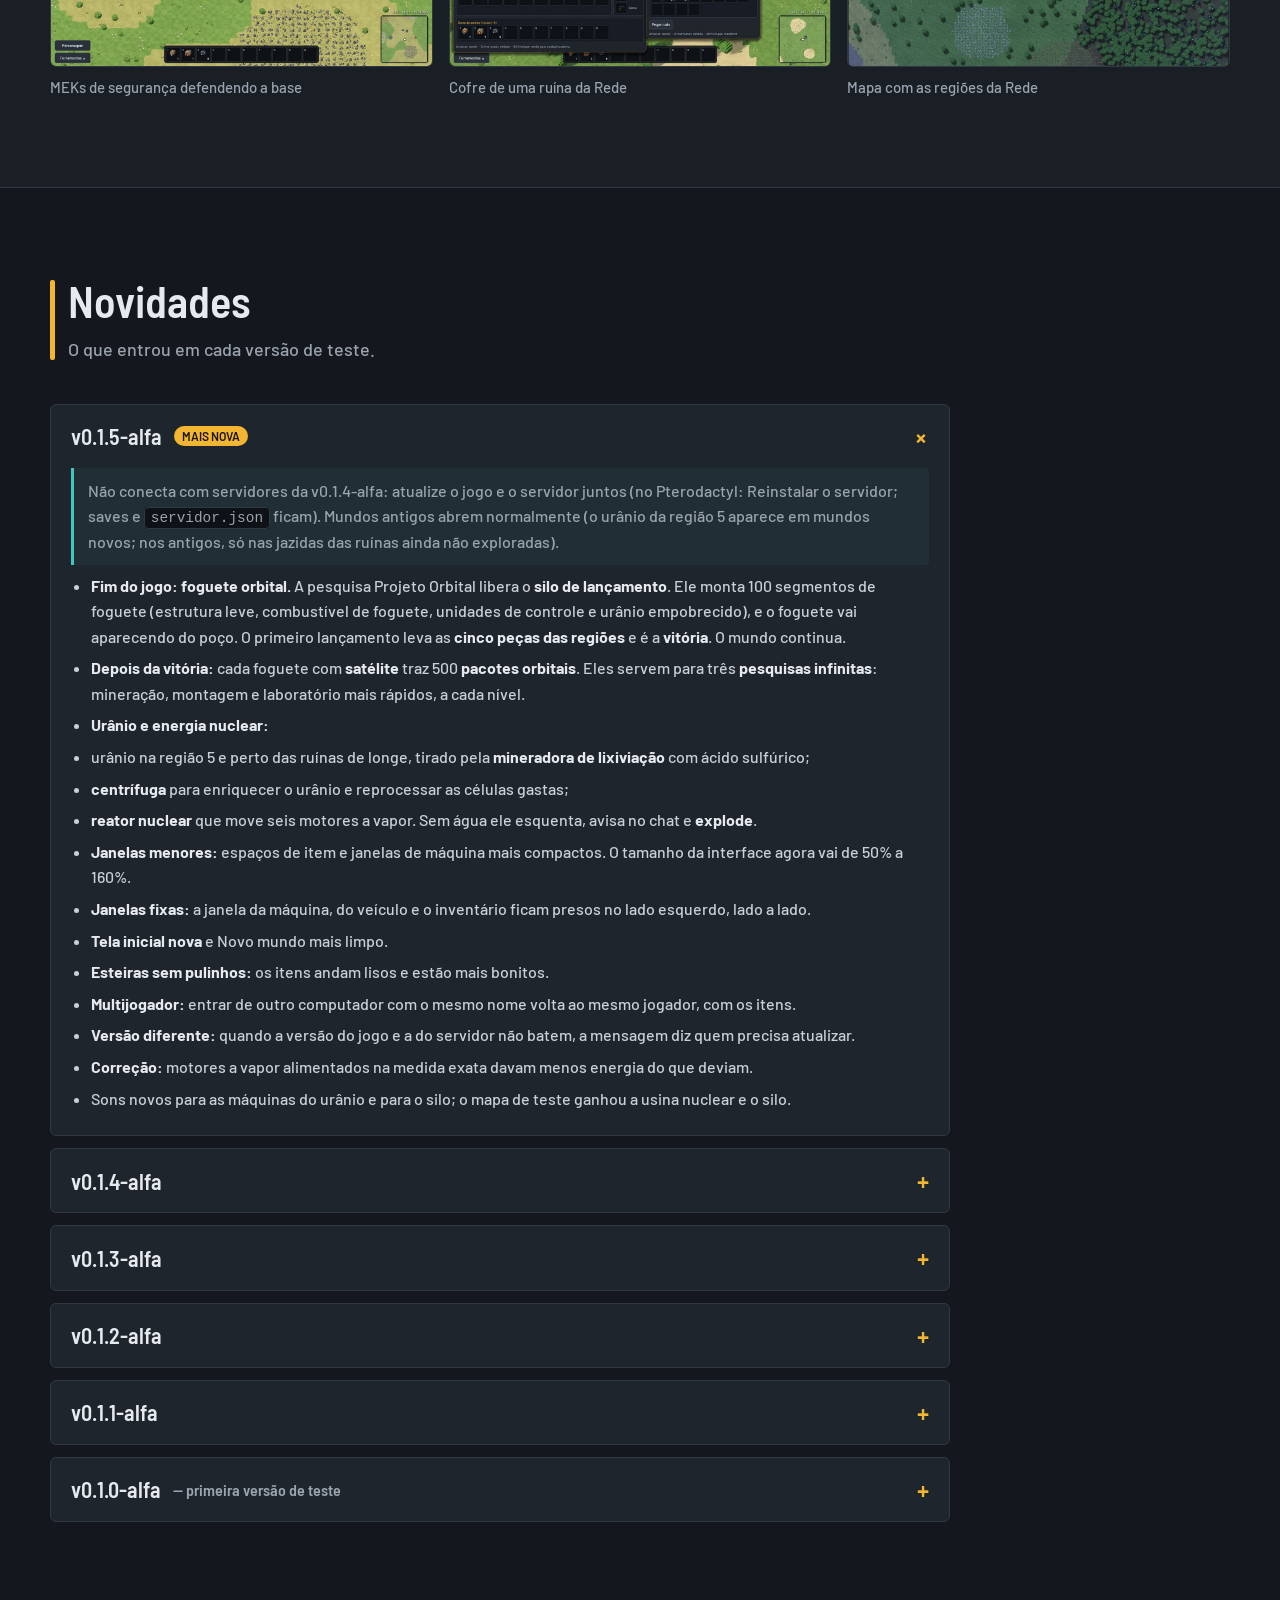
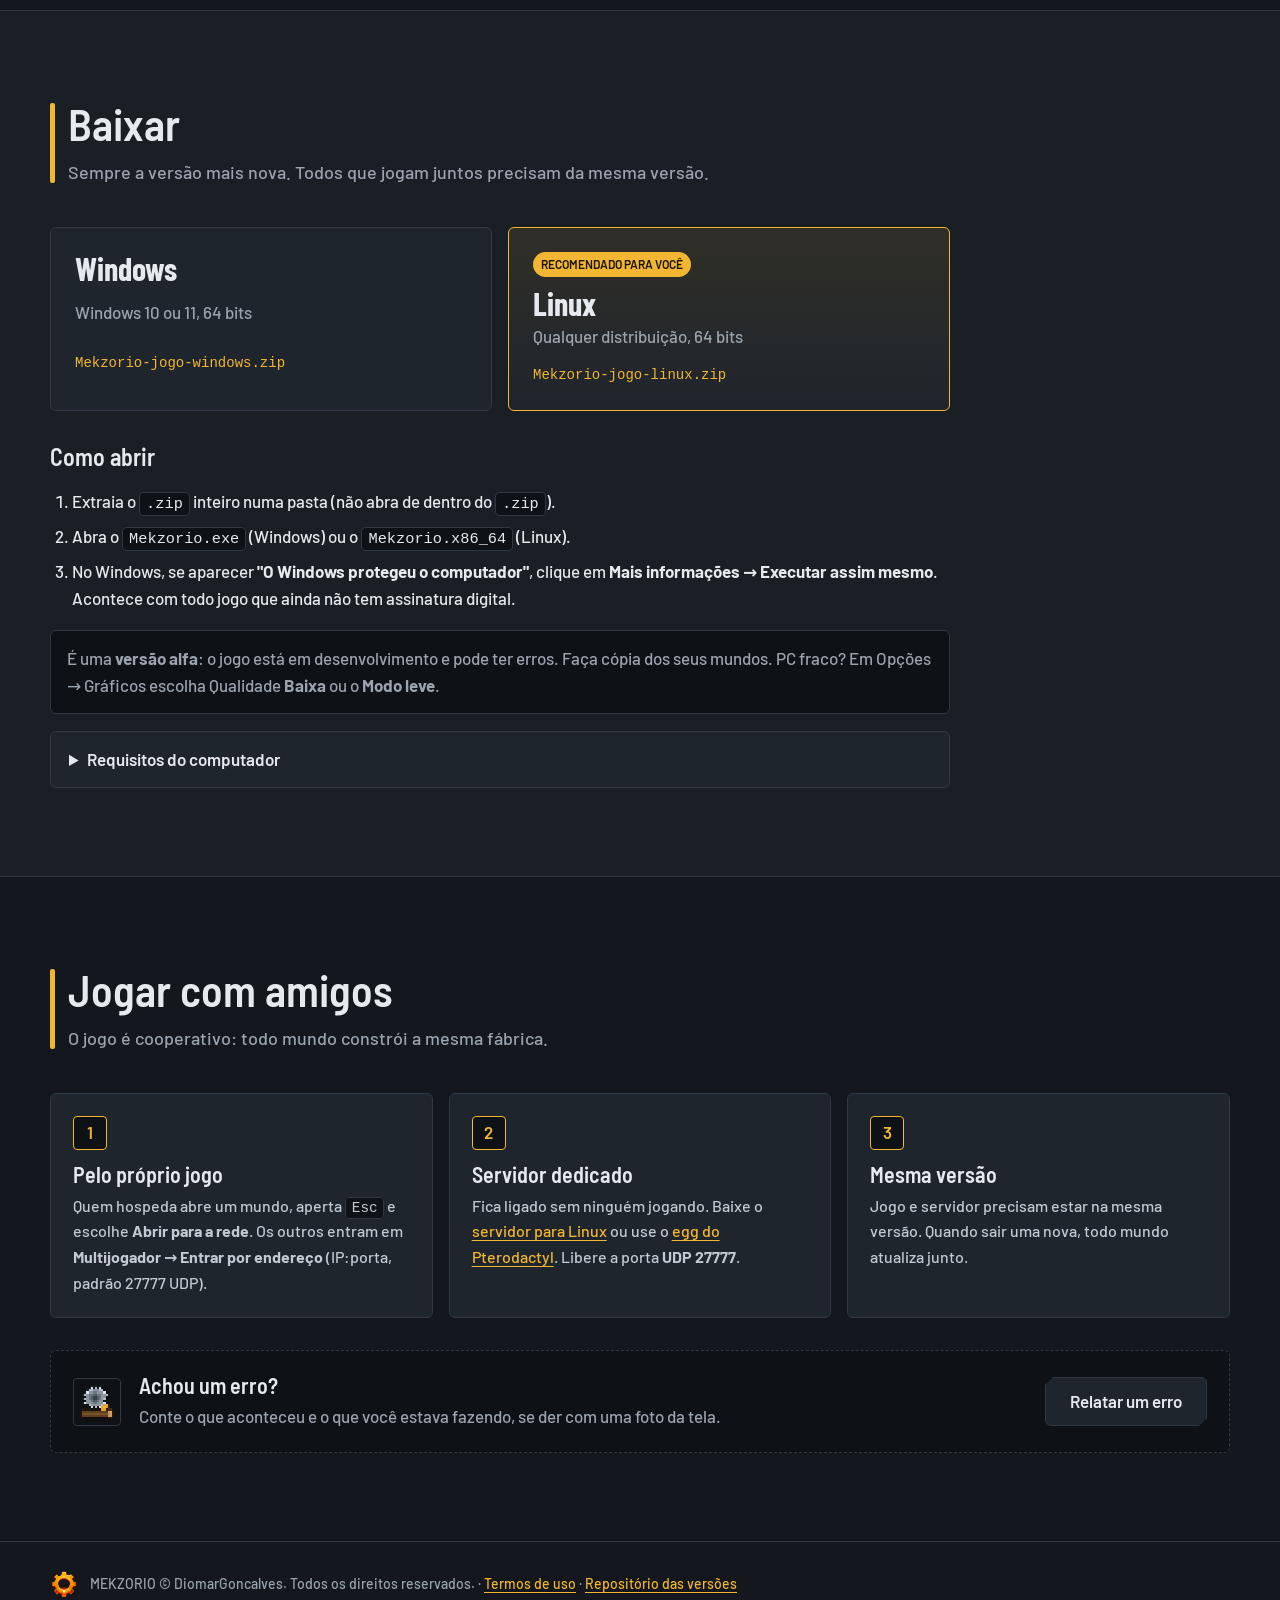
==== commit 04f22133: "Novidades da v0.1.5-alfa e site com energia nuclear e foguete Co-Authored-By: Claude Opus 5.5 <norep" ====
--- a/index.html
+++ b/index.html
@@ -106,6 +106,16 @@
           <p>Explore as ruínas da Rede pelo mapa: os cofres guardam módulos que deixam as máquinas mais rápidas ou econômicas.</p>
         </article>
         <article class="cartao">
+          <img class="icone" src="imagens/icones/nuclear_reactor.png" alt="">
+          <h3>Energia nuclear</h3>
+          <p>Urânio tirado com ácido, centrífuga e um reator que move seis motores a vapor. Deixe faltar água e ele explode.</p>
+        </article>
+        <article class="cartao">
+          <img class="icone" src="imagens/icones/rocket_silo.png" alt="">
+          <h3>Foguete orbital</h3>
+          <p>O fim da campanha: monte o foguete no silo, lance as cinco peças das regiões e religue a Rede ao céu. Depois, satélites e pesquisas infinitas.</p>
+        </article>
+        <article class="cartao">
           <img class="icone" src="imagens/icones/drone.png" alt="">
           <h3>Com amigos e mods</h3>
           <p>Multijogador cooperativo, servidor dedicado (até em painel Pterodactyl) e mods feitos só de dados.</p>
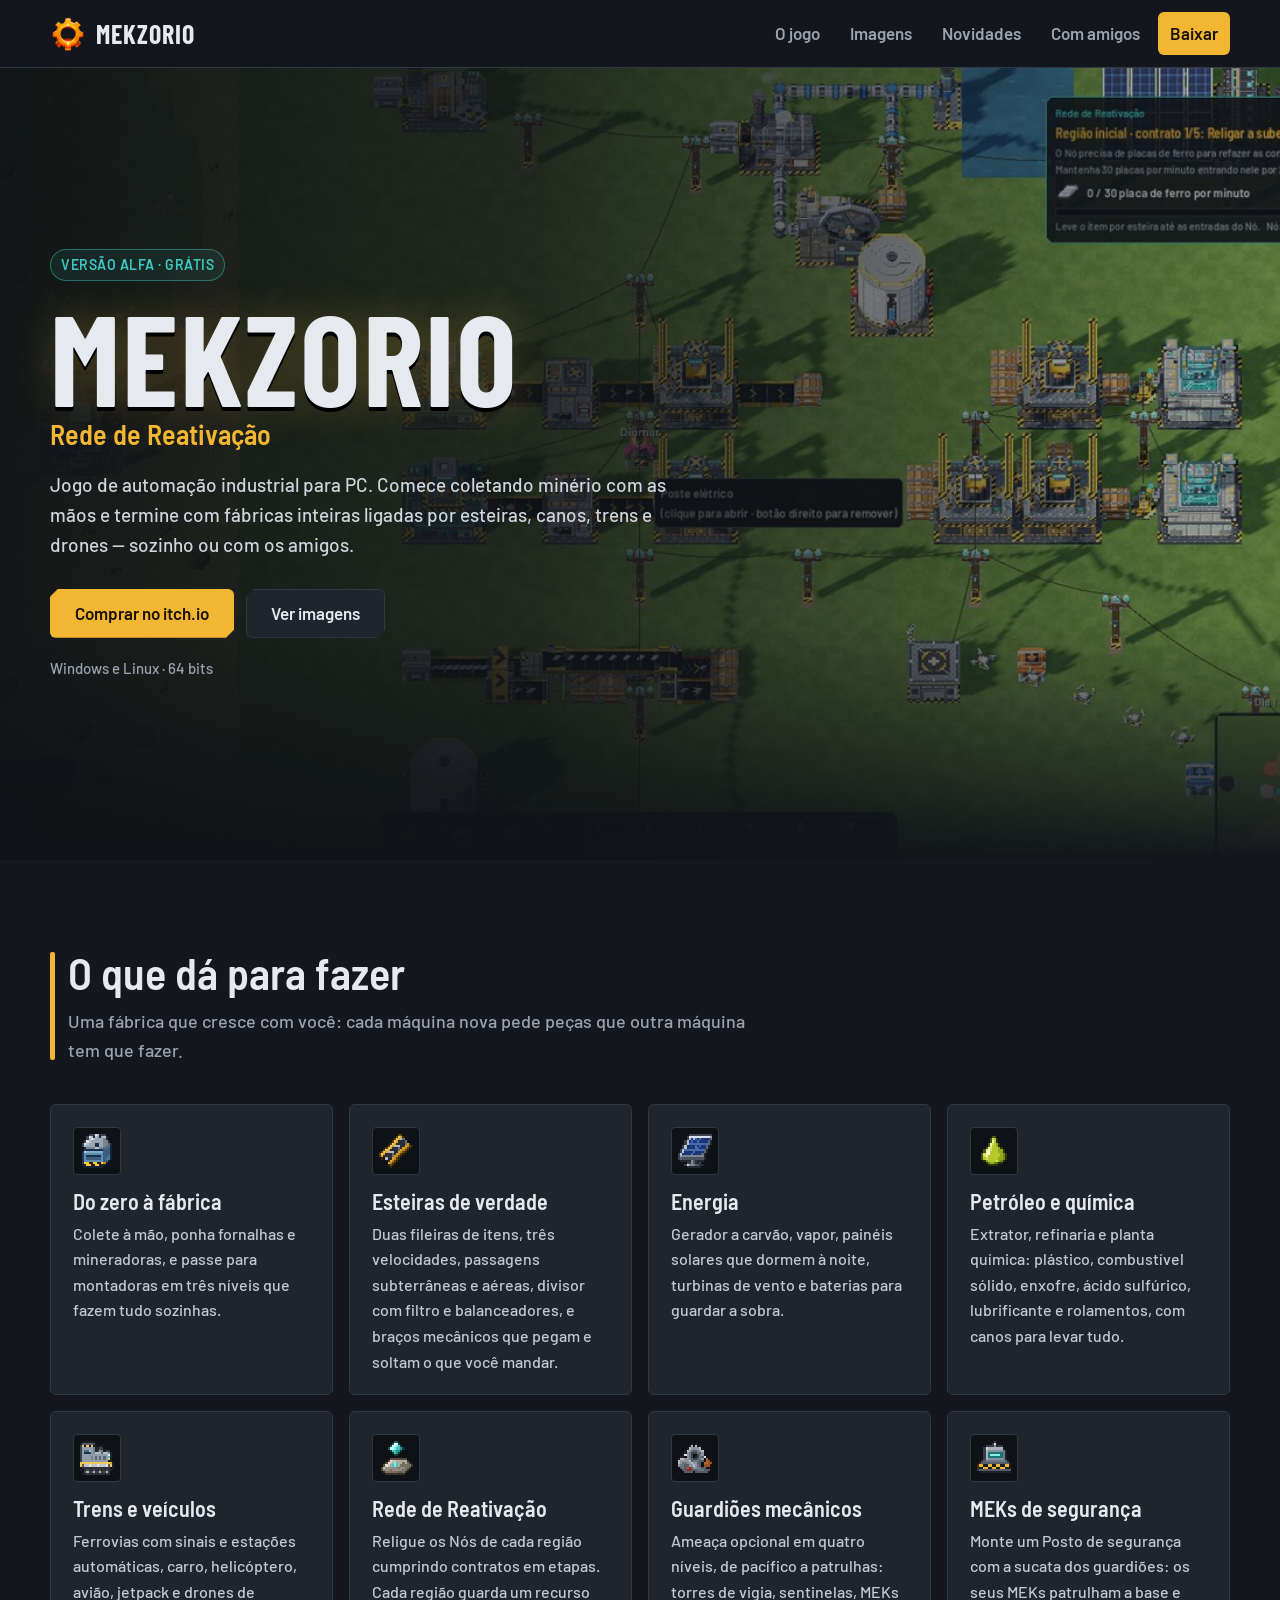
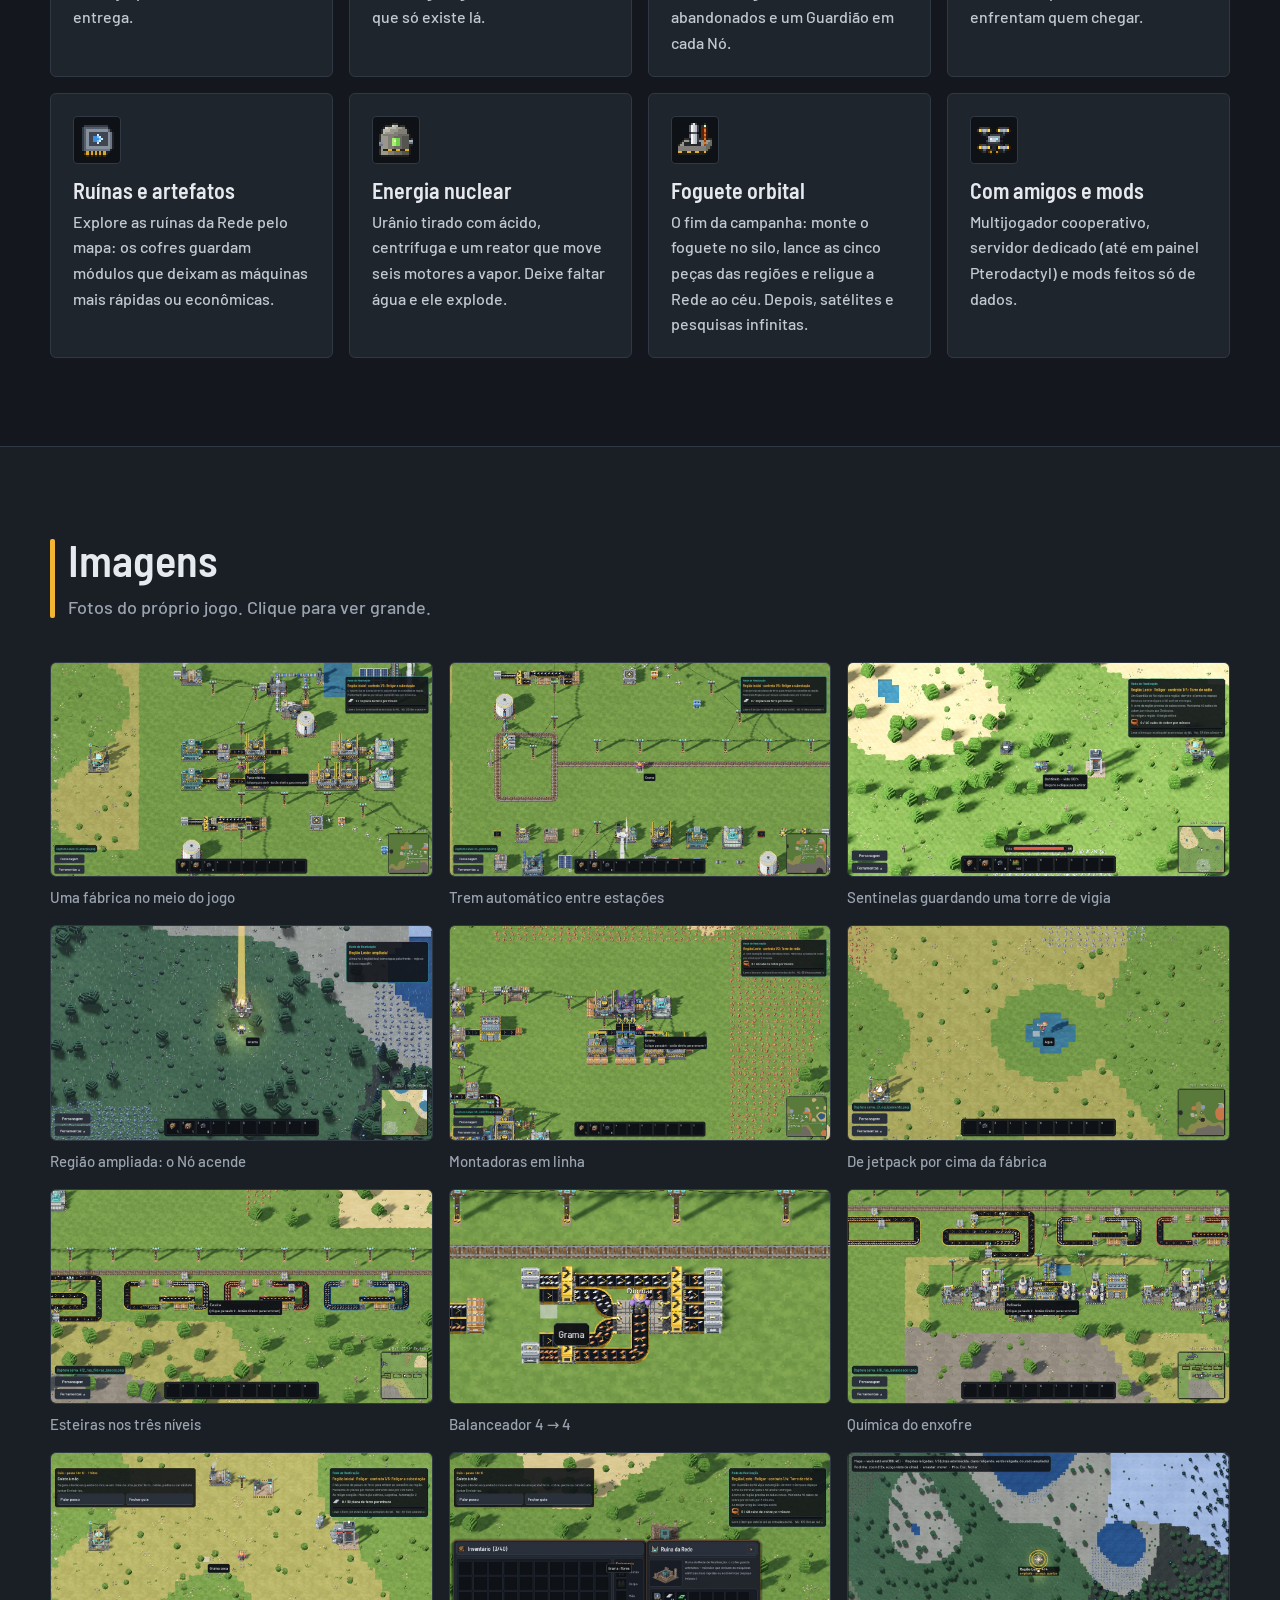
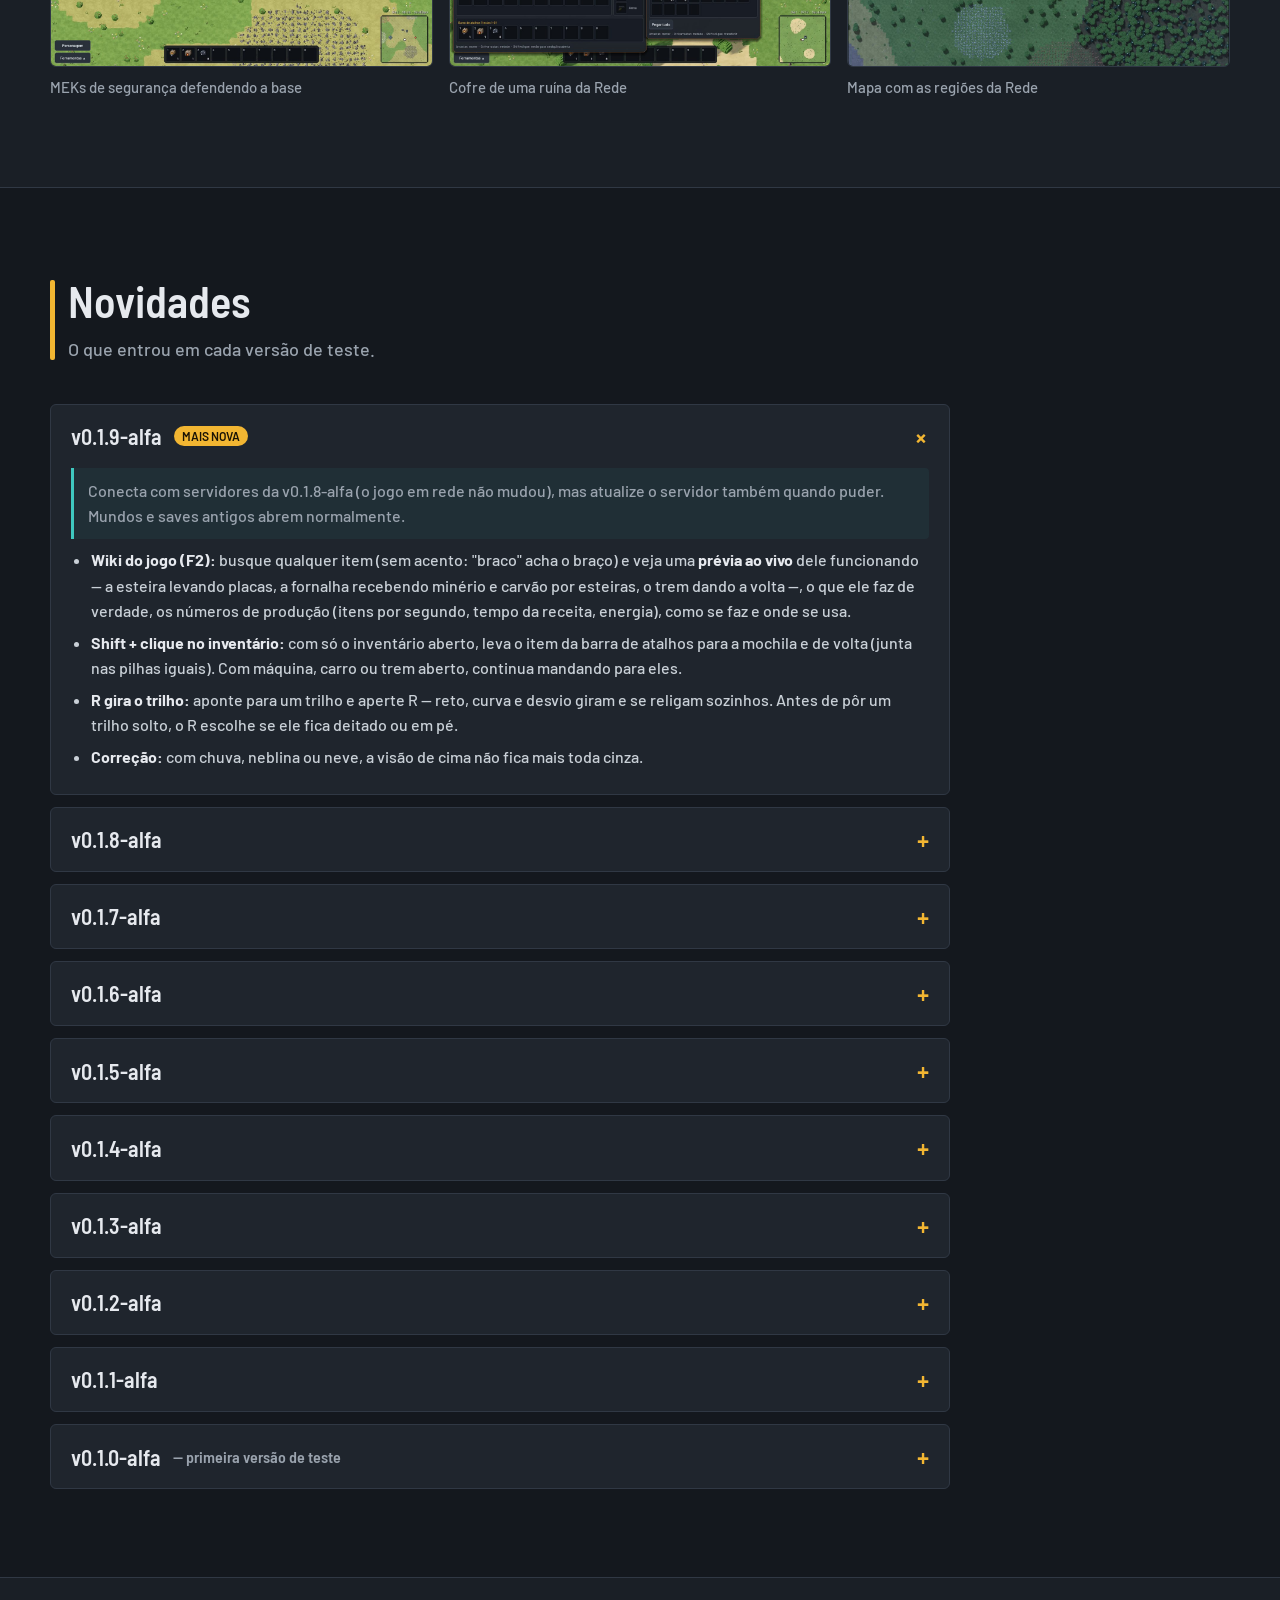
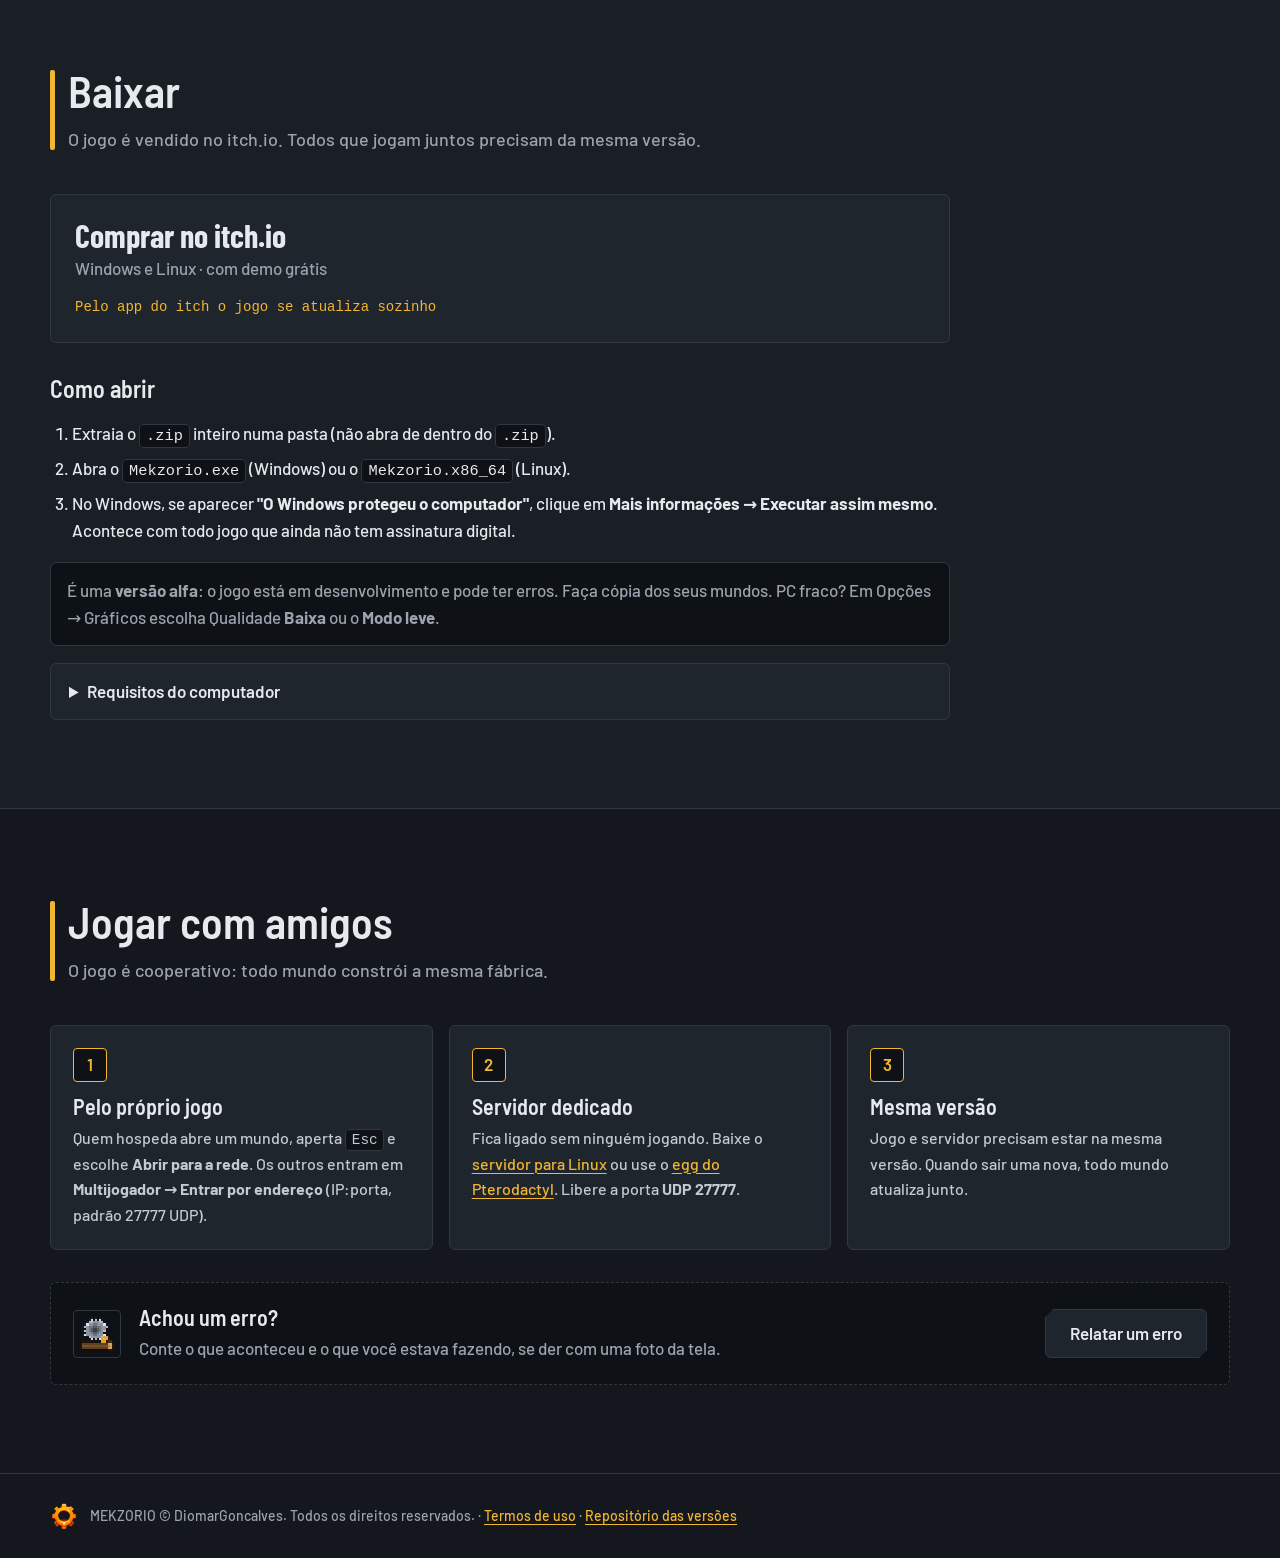
==== commit 6e6dcdf0: "Site informativo: compra no itch.io; Releases só com o servidor Co-Authored-By: Claude Opus 5.5 <nor" ====
--- a/index.html
+++ b/index.html
@@ -45,7 +45,7 @@
         <p class="capa-texto">Jogo de automação industrial para PC. Comece coletando minério com as mãos e termine
           com fábricas inteiras ligadas por esteiras, canos, trens e drones — sozinho ou com os amigos.</p>
         <div class="capa-botoes">
-          <a class="botao botao-principal" id="baixar-agora" href="#baixar">Baixar o jogo</a>
+          <a class="botao botao-principal" id="baixar-agora" href="https://diomarbr.itch.io/mekzorio">Comprar no itch.io</a>
           <a class="botao botao-secundario" href="#imagens">Ver imagens</a>
         </div>
         <p class="capa-versao" id="versao-atual">Windows e Linux · 64 bits</p>
@@ -163,18 +163,13 @@
       <div class="secao-cabeca">
         <span class="placa"></span>
         <h2>Baixar</h2>
-        <p id="versao-baixar">Sempre a versão mais nova. Todos que jogam juntos precisam da mesma versão.</p>
+        <p id="versao-baixar">O jogo é vendido no itch.io. Todos que jogam juntos precisam da mesma versão.</p>
       </div>
       <div class="downloads">
-        <a class="download" data-so="windows" href="https://github.com/DiomarGoncalves/mekzorio-versoes/releases/latest/download/Mekzorio-jogo-windows.zip">
-          <span class="download-so">Windows</span>
-          <span class="download-desc">Windows 10 ou 11, 64 bits</span>
-          <span class="download-arquivo">Mekzorio-jogo-windows.zip <em data-tamanho="Mekzorio-jogo-windows.zip"></em></span>
-        </a>
-        <a class="download" data-so="linux" href="https://github.com/DiomarGoncalves/mekzorio-versoes/releases/latest/download/Mekzorio-jogo-linux.zip">
-          <span class="download-so">Linux</span>
-          <span class="download-desc">Qualquer distribuição, 64 bits</span>
-          <span class="download-arquivo">Mekzorio-jogo-linux.zip <em data-tamanho="Mekzorio-jogo-linux.zip"></em></span>
+        <a class="download" href="https://diomarbr.itch.io/mekzorio">
+          <span class="download-so">Comprar no itch.io</span>
+          <span class="download-desc">Windows e Linux · com demo grátis</span>
+          <span class="download-arquivo">Pelo app do itch o jogo se atualiza sozinho</span>
         </a>
       </div>
       <div class="como-abrir">
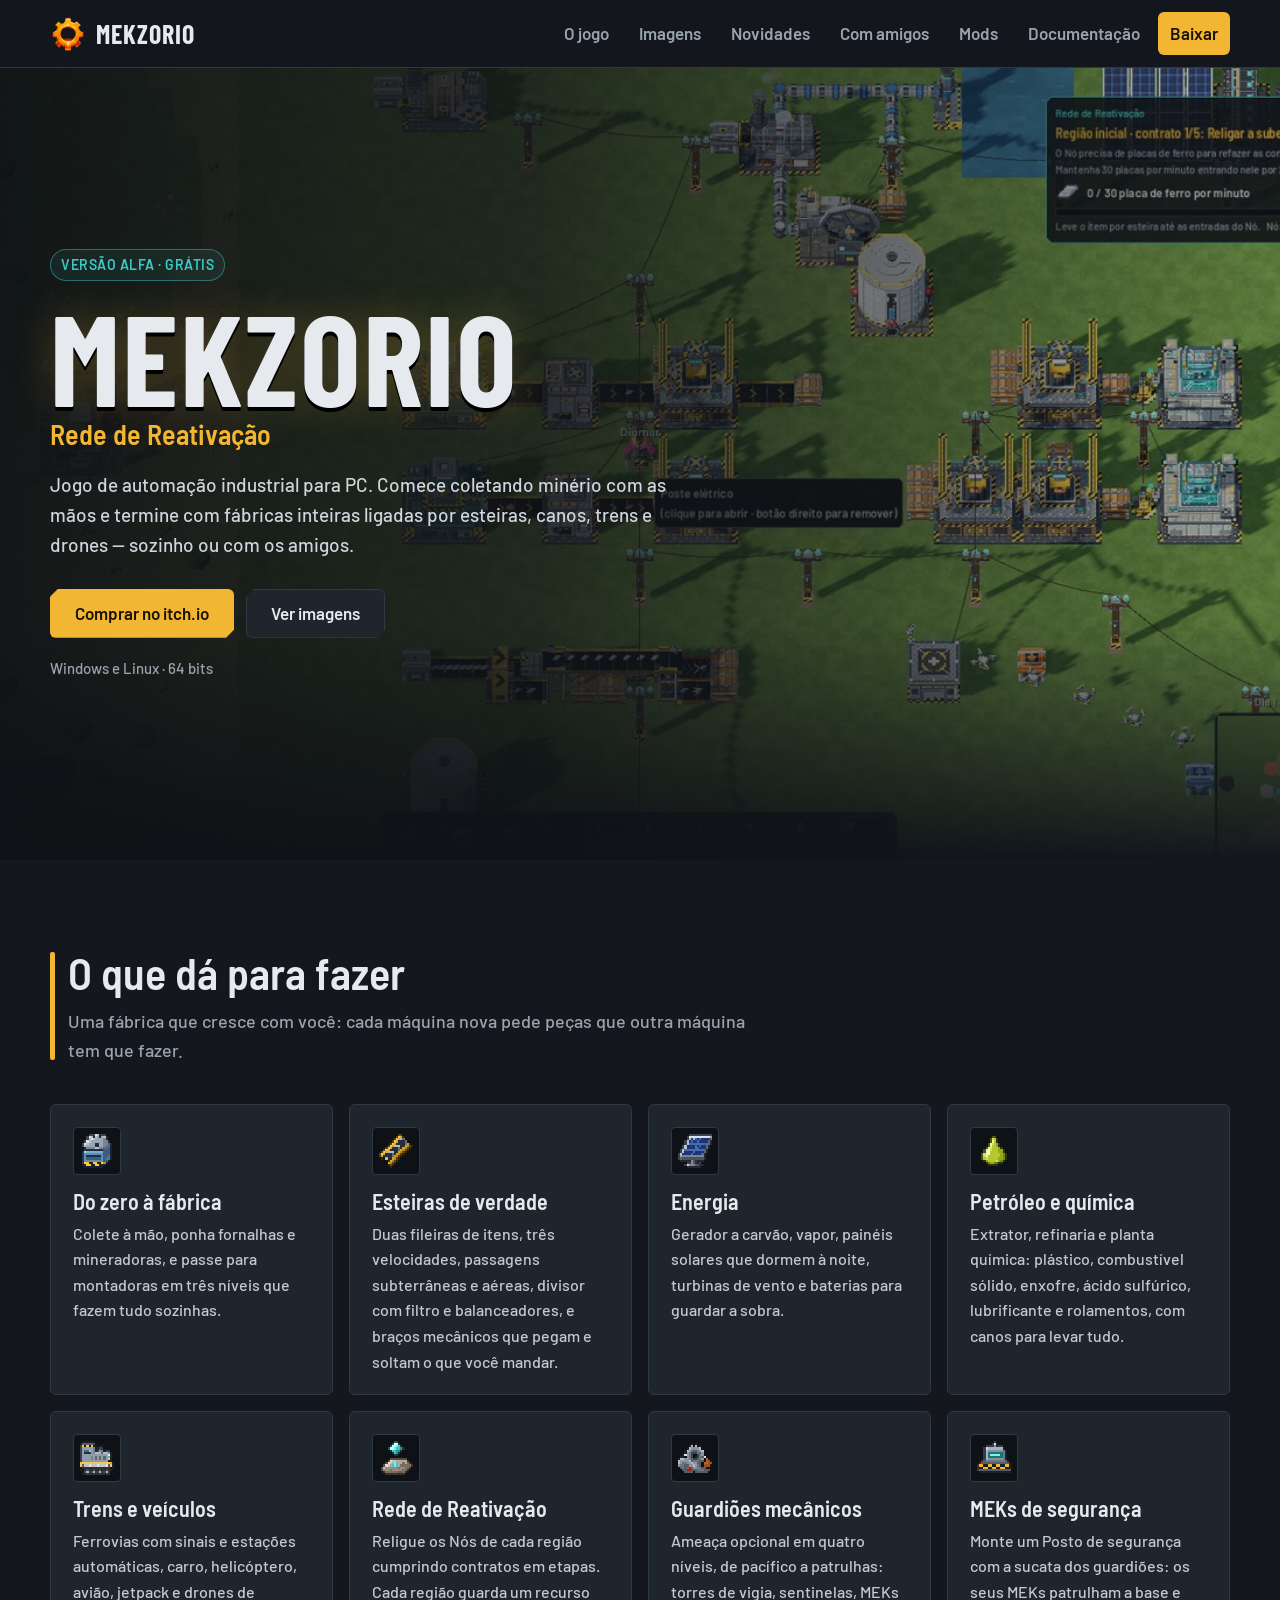
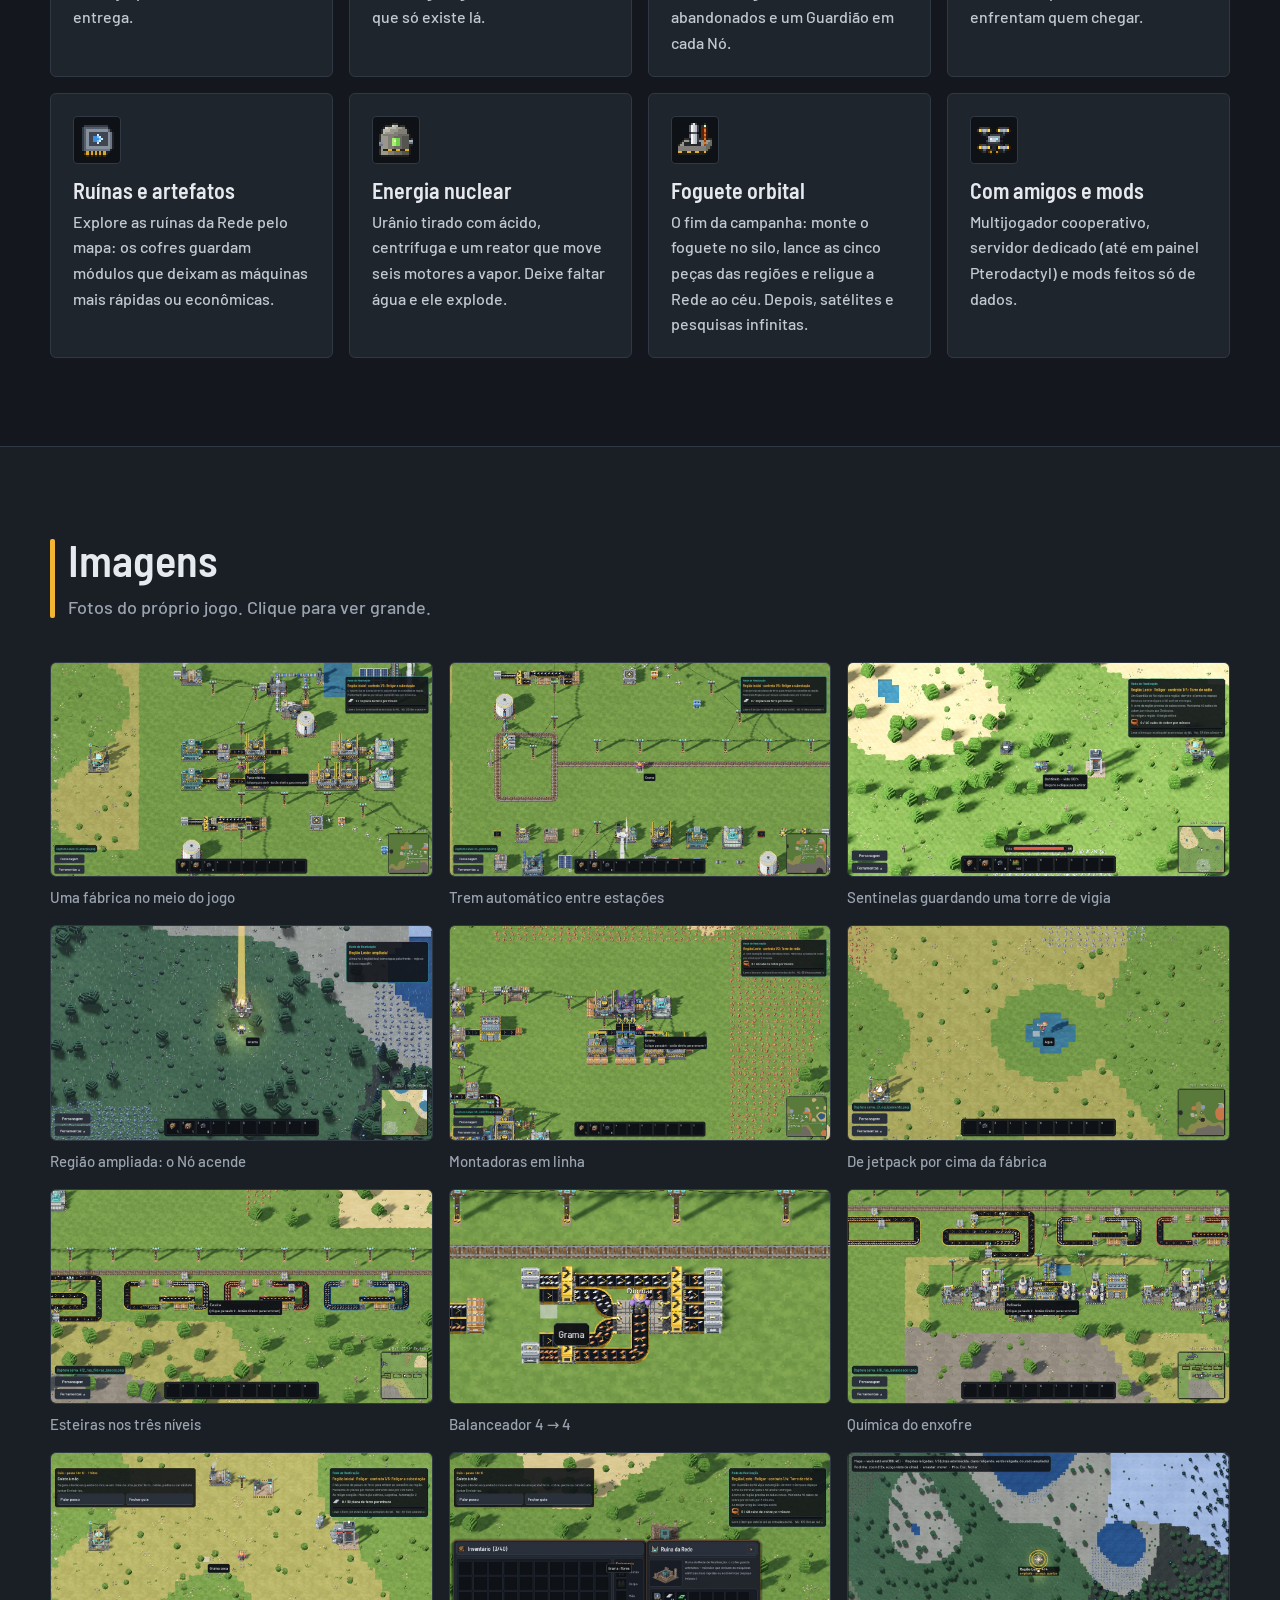
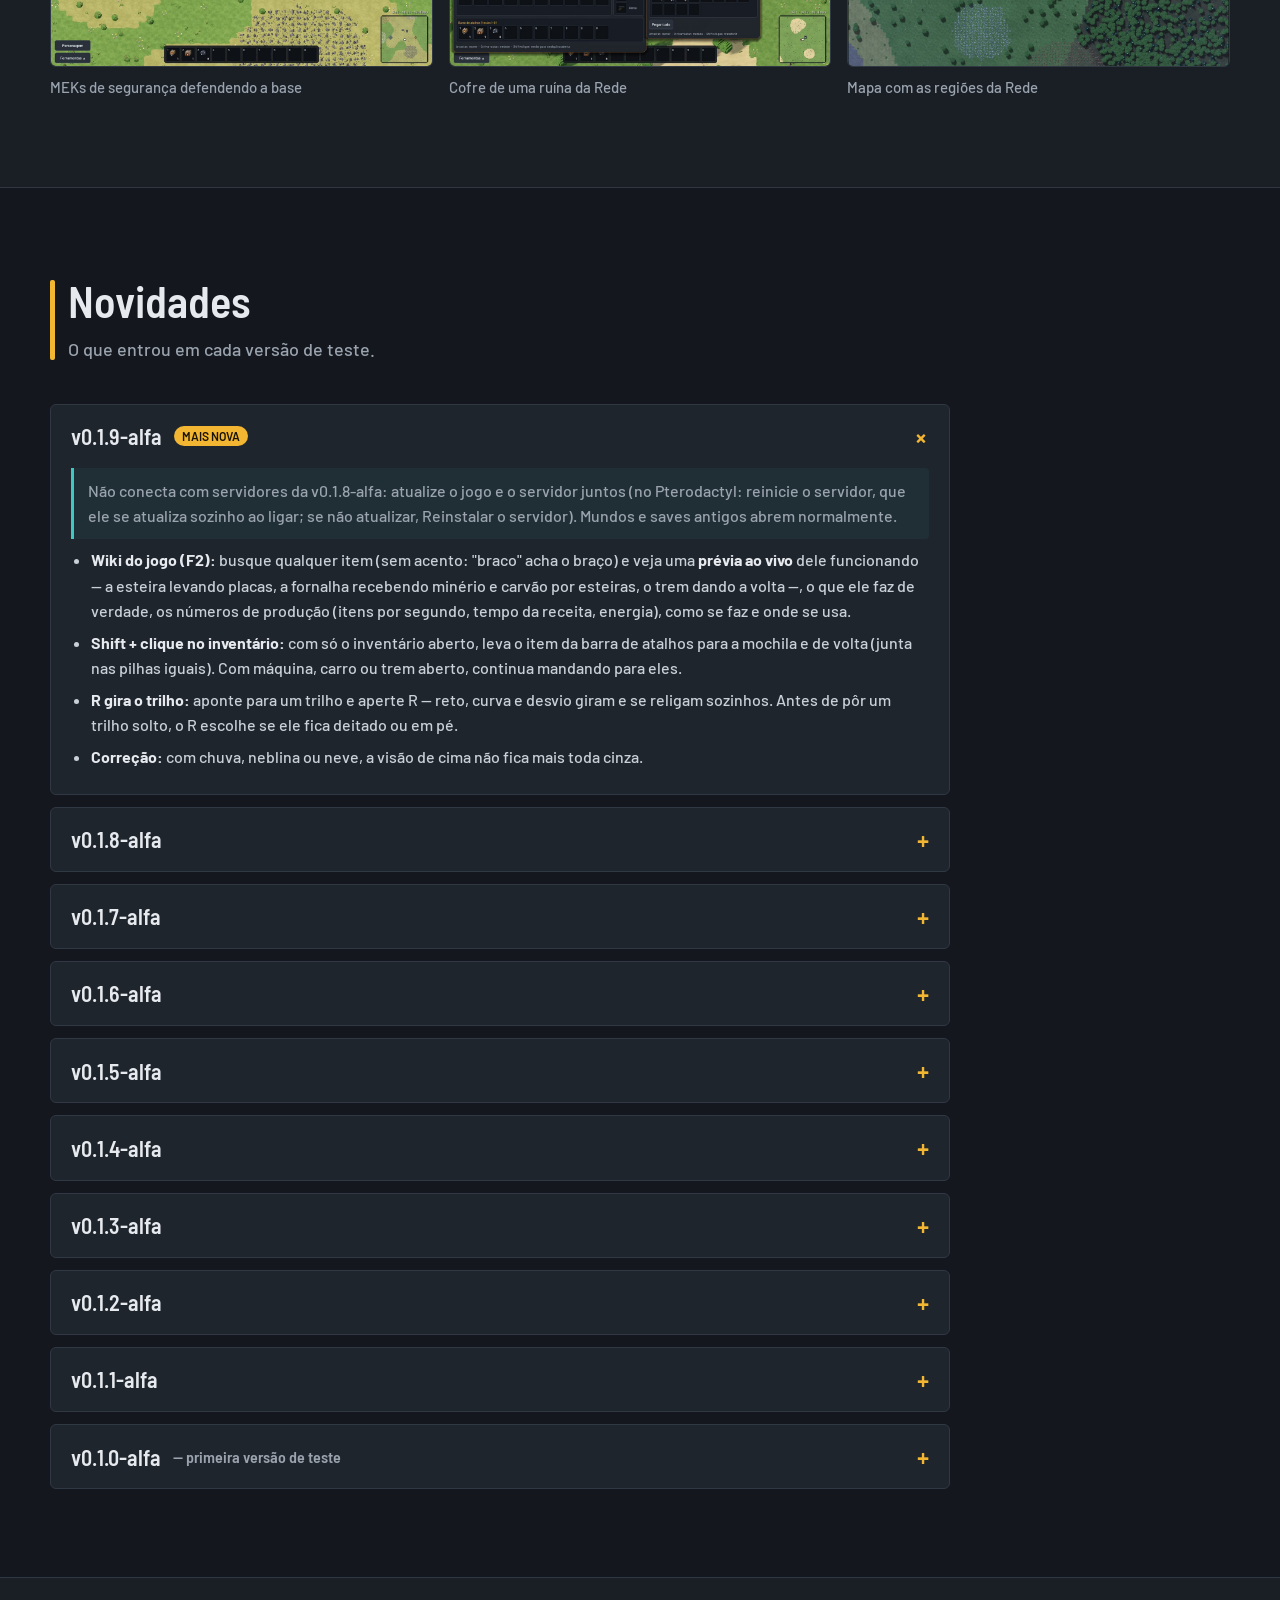
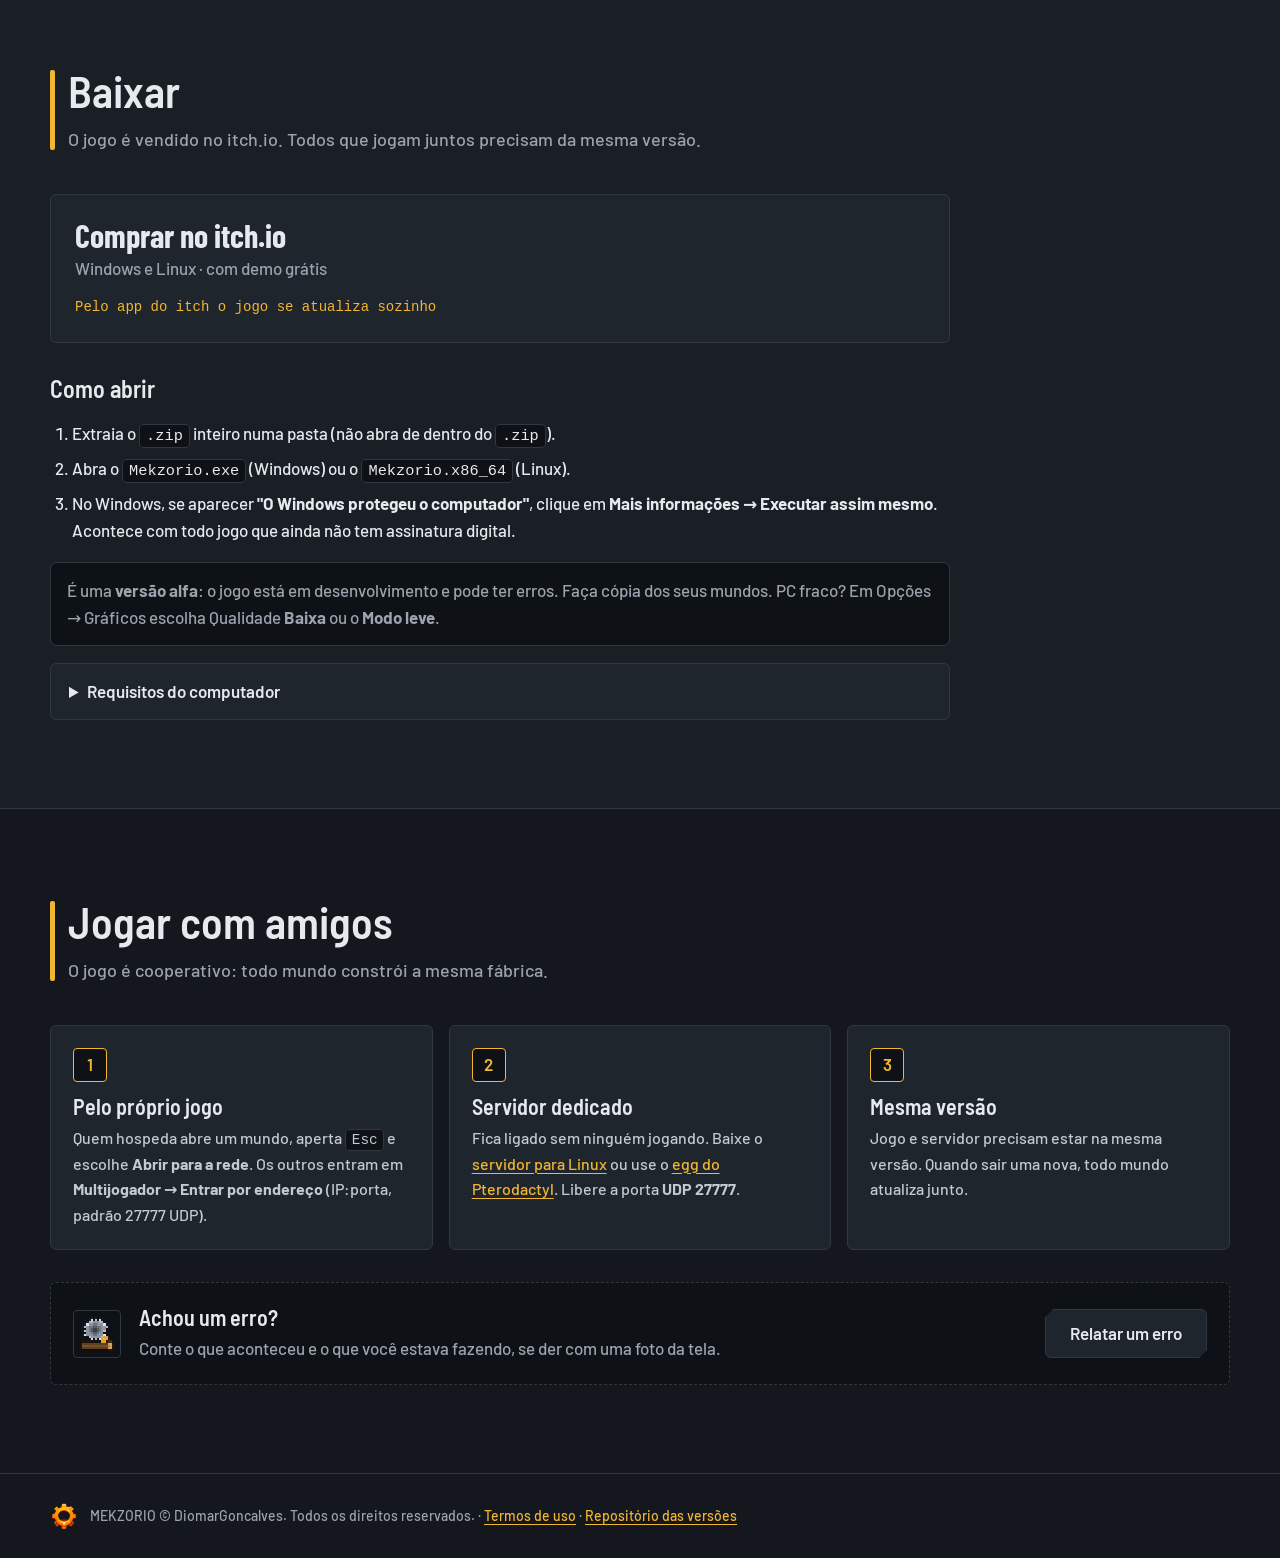
==== commit 71c623e0: "Documentação de mods e aba Mods no site documentacao/: guia, campos do JSON e API dos scripts (gerad" ====
--- a/index.html
+++ b/index.html
@@ -30,6 +30,8 @@
       <a href="#imagens">Imagens</a>
       <a href="#novidades">Novidades</a>
       <a href="#amigos">Com amigos</a>
+      <a href="mods.html">Mods</a>
+      <a href="documentacao/index.html">Documentação</a>
       <a class="menu-baixar" href="#baixar">Baixar</a>
     </nav>
   </header>
--- a/estilo.css
+++ b/estilo.css
@@ -243,6 +243,63 @@
 .revelar { opacity: 0; transform: translateY(14px); transition: opacity 0.5s, transform 0.5s; }
 .revelar.visivel { opacity: 1; transform: none; }
 
+/* ---------- documentação e mods (páginas próprias) ---------- */
+.menu a[aria-current="page"] { color: var(--texto); background: var(--chapa); }
+.doc {
+  display: grid; grid-template-columns: 260px minmax(0, 1fr); gap: 40px; align-items: start;
+  padding: 40px max(16px, calc((100vw - var(--largura)) / 2)) 80px;
+}
+.doc-lado { position: sticky; top: 76px; max-height: calc(100vh - 92px); overflow-y: auto; font-size: 15px; }
+.doc-paginas { display: grid; gap: 4px; margin-bottom: 20px; }
+.doc-paginas a { color: var(--texto-fraco); text-decoration: none; font-weight: 600; padding: 8px 12px; border-radius: var(--raio); border: 1px solid transparent; }
+.doc-paginas a:hover { color: var(--texto); background: var(--chapa); }
+.doc-paginas a[aria-current="page"] { color: var(--texto); background: var(--chapa); border-color: var(--chapa-borda); box-shadow: inset 3px 0 0 var(--amarelo); }
+.doc-indice > p { margin: 0 0 6px 12px; color: var(--texto-fraco); font-size: 12px; text-transform: uppercase; letter-spacing: 1px; }
+.doc-indice ul { list-style: none; margin: 0; padding: 0 0 0 12px; }
+.doc-indice ul ul { padding-left: 12px; }
+.doc-indice li { margin: 2px 0; }
+.doc-indice a { color: var(--texto-fraco); text-decoration: none; line-height: 1.35; display: inline-block; padding: 2px 0; }
+.doc-indice a:hover { color: var(--amarelo); }
+.doc-texto { min-width: 0; max-width: 860px; }
+.doc-texto h1 { font-size: clamp(32px, 5vw, 44px); margin-bottom: 18px; }
+.doc-texto h2 { font-size: 28px; margin: 44px 0 12px; padding-top: 8px; border-top: 1px solid var(--chapa-borda); }
+.doc-texto h3 { font-size: 21px; margin: 28px 0 8px; }
+.doc-texto h4 { font-size: 17px; margin: 20px 0 6px; }
+.doc-texto p, .doc-texto li { color: #c9d0d7; }
+.doc-texto pre {
+  background: var(--poco); border: 1px solid var(--chapa-borda); border-radius: var(--raio);
+  padding: 14px 16px; overflow-x: auto; font-size: 14px; line-height: 1.5;
+}
+.doc-texto pre code { background: none; border: 0; padding: 0; font-size: inherit; line-height: inherit; }
+.doc-texto table { display: block; overflow-x: auto; border-collapse: collapse; margin: 14px 0; font-size: 15px; max-width: 100%; }
+.doc-texto th, .doc-texto td { border: 1px solid var(--chapa-borda); padding: 7px 10px; text-align: left; vertical-align: top; }
+.doc-texto th { background: var(--chapa); color: var(--texto); }
+.doc-texto td { color: #c9d0d7; }
+.doc-texto blockquote { margin: 14px 0; padding: 10px 16px; border-left: 4px solid var(--ciano); background: var(--fundo-2); border-radius: 0 var(--raio) var(--raio) 0; }
+.doc-texto hr { border: 0; border-top: 1px solid var(--chapa-borda); margin: 32px 0; }
+.doc-cartoes { display: grid; grid-template-columns: repeat(auto-fill, minmax(280px, 1fr)); gap: 16px; }
+a.doc-cartao { color: var(--texto); text-decoration: none; }
+a.doc-cartao h3 { margin-top: 0; color: var(--amarelo); }
+.doc-baixar { margin-top: 40px; max-width: 760px; padding: 22px; background: var(--fundo-2); border: 1px solid var(--chapa-borda); border-radius: var(--raio); }
+.doc-baixar h3 { font-size: 22px; margin: 0 0 10px; }
+.doc-baixar h3 + p, .doc-baixar p + h3 { margin-top: 10px; }
+.doc-baixar p { color: #c9d0d7; }
+.doc-baixar .botao { white-space: normal; text-align: left; }
+.doc-nota { color: var(--texto-fraco) !important; font-size: 15px; }
+.mods-passos { max-width: 760px; margin: 0 0 32px; padding-left: 22px; color: #c9d0d7; }
+.mods-passos li { margin: 4px 0; }
+.mods-lista { display: grid; grid-template-columns: repeat(auto-fill, minmax(320px, 1fr)); gap: 16px; }
+.mods-aviso { color: var(--texto-fraco); }
+.mod { display: flex; flex-direction: column; gap: 10px; }
+.mod p { margin: 0; }
+.mod-topo { display: flex; gap: 14px; align-items: center; }
+.mod-topo h3 { margin: 0; }
+.mod-autor, .mod-jogo { color: var(--texto-fraco) !important; font-size: 14px !important; }
+.mod-selos { display: flex; gap: 6px; flex-wrap: wrap; }
+.mod-selos .selo { font: 600 12px/1 "Barlow", sans-serif; text-transform: uppercase; color: #1a1305; background: var(--amarelo); padding: 4px 8px; border-radius: 999px; }
+.mod-selos .selo + .selo { background: var(--ciano); }
+.mod .botao { align-self: flex-start; margin-top: auto; }
+
 @media (max-width: 760px) {
   body { font-size: 16px; }
   .menu-botao {
@@ -261,6 +318,10 @@
   .galeria { grid-template-columns: 1fr; }
   .erro .botao { margin-left: 0; }
   .lightbox-seta { display: none; }
+  .doc { grid-template-columns: 1fr; gap: 20px; padding-top: 24px; }
+  .doc-lado { position: static; max-height: none; }
+  .doc-indice { display: none; }
+  .mods-lista { grid-template-columns: 1fr; }
 }
 
 @media (prefers-reduced-motion: reduce) {
